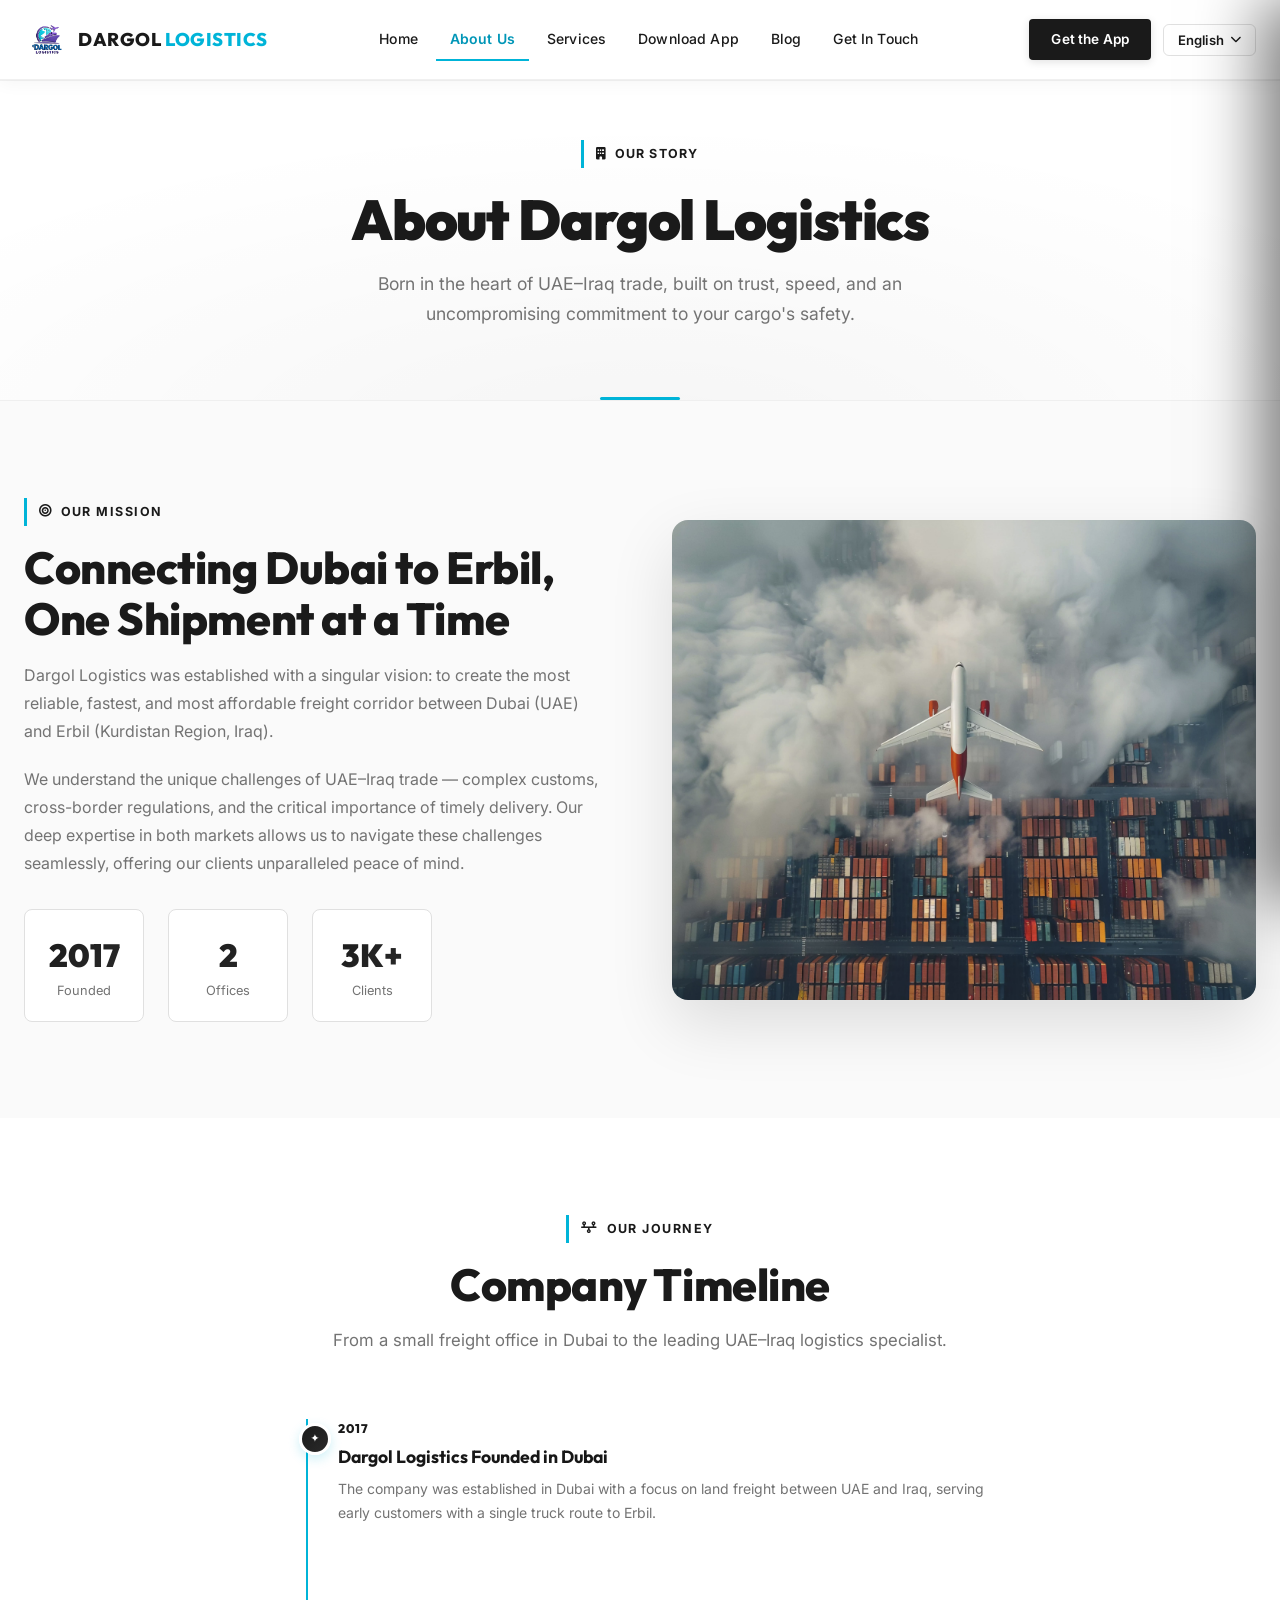
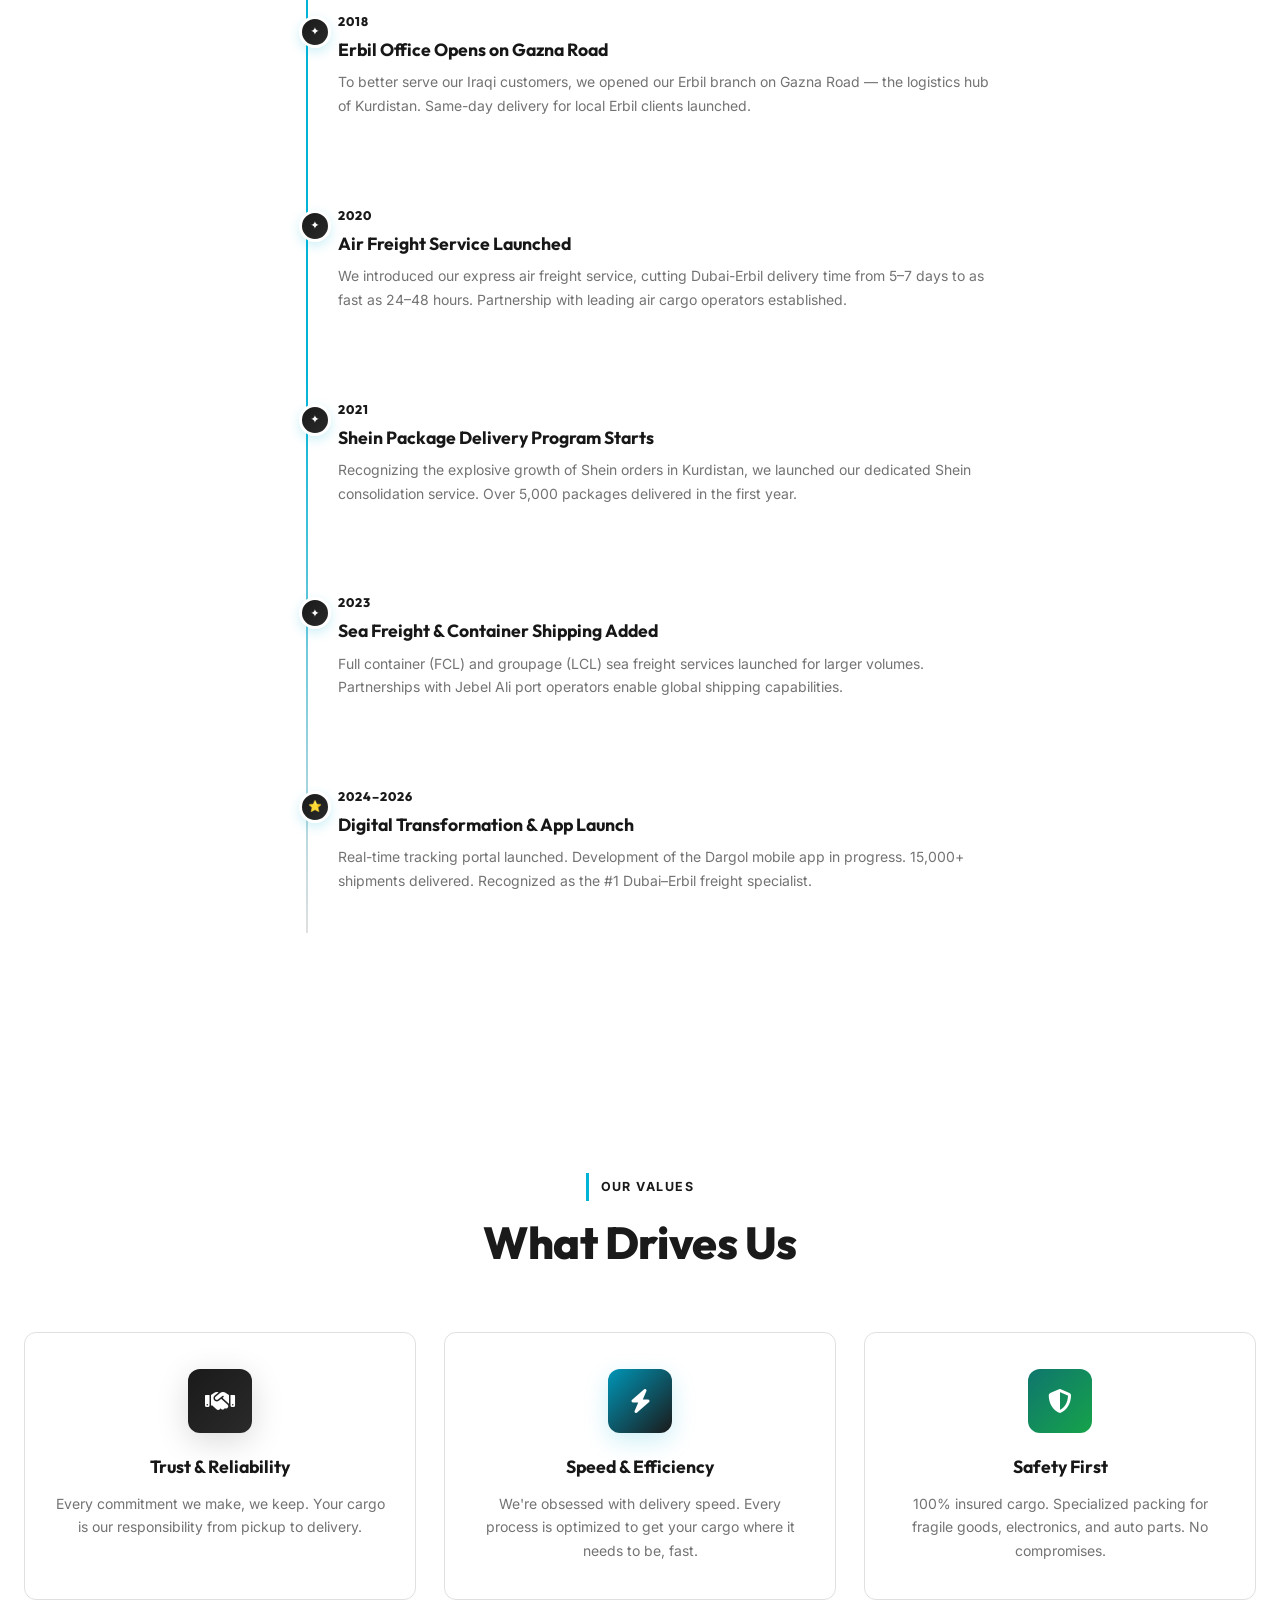
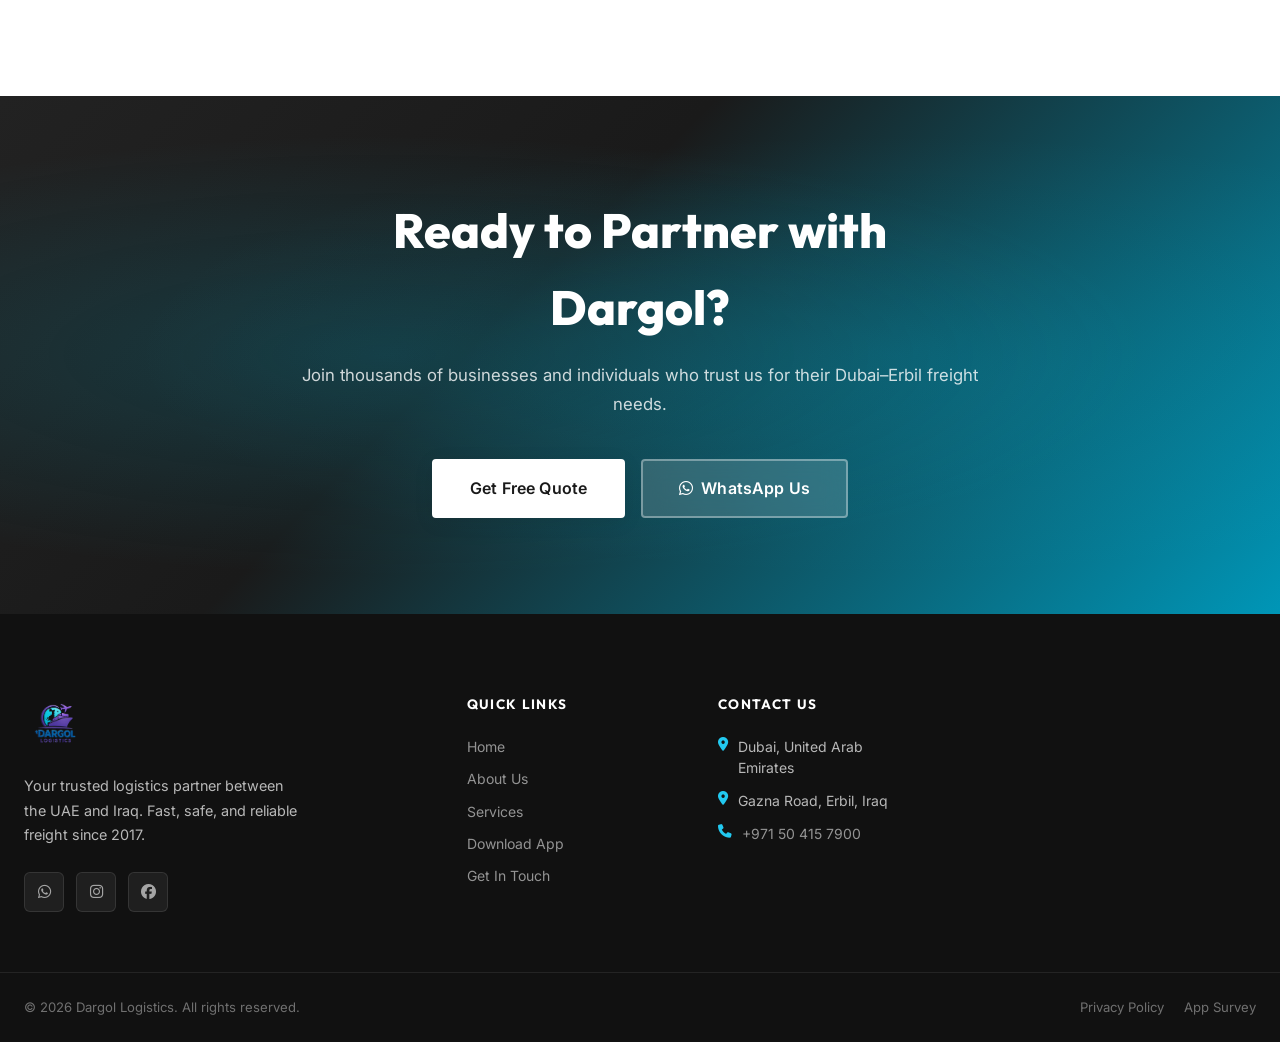
==== about.html @ cd977b60 "Polish folder structure, apply strict black/white/cyan theme, update translations" ====
﻿<!DOCTYPE html>

<html dir="ltr" lang="en">
<head>
<meta charset="utf-8"/>
<meta content="width=device-width, initial-scale=1.0" name="viewport"/>
<title>About Dargol Logistics – Our Story &amp; Team</title>
<meta content="Learn about Dargol Logistics – our founding, growth, the team driving Dubai-Erbil freight excellence, and our vision for the future." name="description"/>
<link href="dargollogistics.PNG" rel="icon" type="image/png"/>
<link href="https://fonts.googleapis.com" rel="preconnect"/>
<link crossorigin="" href="https://fonts.gstatic.com" rel="preconnect"/>
<link href="https://fonts.googleapis.com/css2?family=Inter:wght@300;400;500;600;700;800;900&amp;family=Outfit:wght@300;400;600;700;800;900&amp;display=swap" rel="stylesheet"/>
<link href="https://cdnjs.cloudflare.com/ajax/libs/font-awesome/6.5.0/css/all.min.css" rel="stylesheet">
<link href="css/style.css" rel="stylesheet">
</link></link></head>
<body class="page-about" data-lang="en">
<div class="side-overlay" id="sideOverlay" onclick="closeSideMenu()"></div>
<aside class="side-menu" id="sideMenu">
<div class="side-menu__header">
<img alt="Dargol Logistics" class="side-menu__logo" src="images/dargollogistics.PNG"/>
<button class="side-menu__close" onclick="closeSideMenu()"><i class="fa-solid fa-xmark"></i></button>
</div>
<nav class="side-menu__nav">
<a class="side-nav-link" data-i18n="nav_home" href="index.html"><i class="fa-solid fa-house"></i><span>Home</span></a>
<a class="side-nav-link active" data-i18n="nav_about" href="about.html"><i class="fa-solid fa-building"></i><span>About Us</span></a>
<a class="side-nav-link" data-i18n="nav_services" href="services.html"><i class="fa-solid fa-truck-fast"></i><span>Services</span></a>
<a class="side-nav-link" data-i18n="nav_download" href="download.html"><i class="fa-solid fa-mobile-screen"></i><span>Download App</span></a>
<a class="side-nav-link" data-i18n="nav_blog" href="blog.html"><i class="fa-solid fa-newspaper"></i><span>Blog</span></a>
<a class="side-nav-link" data-i18n="nav_contact" href="contact.html"><i class="fa-solid fa-envelope"></i><span>Get In Touch</span></a>
<a class="side-nav-link" data-i18n="nav_survey" href="survey.html"><i class="fa-solid fa-clipboard-list"></i><span>App Survey</span></a>
<a class="side-nav-link" data-i18n="nav_privacy" href="privacy.html"><i class="fa-solid fa-shield-halved"></i><span>Privacy Policy</span></a>
</nav>
<div class="side-menu__contacts">
<a class="wa-link" href="https://wa.me/971504157900" target="_blank"><i class="fa-brands fa-whatsapp"></i> +971 50 415 7900</a>
<a class="wa-link" href="https://wa.me/9647513077900" target="_blank"><i class="fa-brands fa-whatsapp"></i> +964 751 307 7900</a>
</div>
    <!-- Language Switcher — bottom of side menu, text-only -->
    <div class="lang-switcher" id="sideLangSwitcher">
      <p class="lang-switcher__label" data-i18n="change_language">Language</p>
      <div class="lang-switcher__buttons">
        <button class="lang-btn active" data-lang="en" onclick="switchLang('en')">English</button>
        <button class="lang-btn" data-lang="ku" onclick="switchLang('ku')">کوردی</button>
        <button class="lang-btn" data-lang="ar" onclick="switchLang('ar')">العربية</button>
      </div>
    </div>
</aside>
<header class="navbar" id="mainNavbar">
<div class="navbar__inner container">
<a class="navbar__brand" href="index.html">
<img alt="Dargol Logistics" class="navbar__logo" src="images/dargollogistics.PNG"/>
<span class="navbar__name">DARGOL <span>LOGISTICS</span></span>
</a>
<nav class="navbar__links">
<a class="nav-link" data-i18n="nav_home" href="index.html">Home</a>
<a class="nav-link active" data-i18n="nav_about" href="about.html">About</a>
<a class="nav-link" data-i18n="nav_services" href="services.html">Services</a>
<a class="nav-link" data-i18n="nav_download" href="download.html">Download App</a>
<a class="nav-link" data-i18n="nav_blog" href="blog.html">Blog</a>
<a class="nav-link" data-i18n="nav_contact" href="contact.html">Contact</a>
</nav>
<div class="navbar__actions">
<a class="btn btn--primary btn--sm" data-i18n="nav_get_app" href="download.html"><i class="fa-solid fa-mobile-screen"></i> Get the App</a>
        <div class="lang-dropdown" id="langDropdown">
          <button class="lang-dropdown__toggle" id="langDropdownToggle" onclick="toggleLangDropdown()" aria-label="Change language">
            <span id="langDropdownLabel">English</span>
            <i class="fa-solid fa-chevron-down"></i>
          </button>
          <div class="lang-dropdown__menu" id="langDropdownMenu">
            <button class="lang-dropdown__item active" data-lang="en" onclick="switchLang('en');closeLangDropdown()">English</button>
            <button class="lang-dropdown__item" data-lang="ku" onclick="switchLang('ku');closeLangDropdown()">کوردی</button>
            <button class="lang-dropdown__item" data-lang="ar" onclick="switchLang('ar');closeLangDropdown()">العربية</button>
          </div>
        </div>
<button class="hamburger" onclick="openSideMenu()"><span></span><span></span><span></span></button>
</div>
</div>
</header>
<!-- Page Hero -->
<section class="page-hero">
<div class="container page-hero__content">
<div class="page-hero__tag"><i class="fa-solid fa-building"></i> <span data-i18n="about_hero_tag">Our Story</span></div>
<h1 class="page-hero__title" data-i18n="about_hero_title">About Dargol Logistics</h1>
<p class="page-hero__subtitle" data-i18n="about_hero_subtitle">Born in the heart of UAE–Iraq trade, built on trust, speed, and an uncompromising commitment to your cargo's safety.</p>
</div>
</section>
<!-- Mission & Vision -->
<section class="section" style="background:var(--off-white);">
<div class="container">
<div style="display:grid; grid-template-columns:1fr 1fr; gap:64px; align-items:center;">
<div>
<div class="section-tag"><i class="fa-solid fa-bullseye"></i> <span data-i18n="mission_tag">Our Mission</span></div>
<h2 class="section-title" style="text-align:left;" data-i18n="mission_title">Connecting Dubai to Erbil, One Shipment at a Time</h2>
<p style="color:var(--gray-500); line-height:1.75; margin-bottom:20px;" data-i18n="mission_p1">
            Dargol Logistics was established with a singular vision: to create the most reliable, fastest, and most affordable freight corridor between Dubai (UAE) and Erbil (Kurdistan Region, Iraq).
          </p>
<p style="color:var(--gray-500); line-height:1.75; margin-bottom:32px;" data-i18n="mission_p2">
            We understand the unique challenges of UAE–Iraq trade — complex customs, cross-border regulations, and the critical importance of timely delivery. Our deep expertise in both markets allows us to navigate these challenges seamlessly, offering our clients unparalleled peace of mind.
          </p>
<div style="display:flex; gap:24px; flex-wrap:wrap;">
<div style="text-align:center; padding:20px; background:var(--white); border-radius:var(--radius-lg); border:1px solid var(--gray-200); min-width:120px;">
<div style="font-family:var(--font-display); font-size:2rem; font-weight:900; background:var(--gradient-primary); -webkit-background-clip:text; -webkit-text-fill-color:transparent;">2017</div>
<div style="font-size:0.8rem; color:var(--gray-500);" data-i18n="stat_founded">Founded</div>
</div>
<div style="text-align:center; padding:20px; background:var(--white); border-radius:var(--radius-lg); border:1px solid var(--gray-200); min-width:120px;">
<div style="font-family:var(--font-display); font-size:2rem; font-weight:900; background:var(--gradient-primary); -webkit-background-clip:text; -webkit-text-fill-color:transparent;">2</div>
<div style="font-size:0.8rem; color:var(--gray-500);" data-i18n="stat_offices">Offices</div>
</div>
<div style="text-align:center; padding:20px; background:var(--white); border-radius:var(--radius-lg); border:1px solid var(--gray-200); min-width:120px;">
<div style="font-family:var(--font-display); font-size:2rem; font-weight:900; background:var(--gradient-primary); -webkit-background-clip:text; -webkit-text-fill-color:transparent;">3K+</div>
<div style="font-size:0.8rem; color:var(--gray-500);" data-i18n="stat_clients">Clients</div>
</div>
</div>
</div>
<div style="border-radius:var(--radius-2xl); overflow:hidden; box-shadow:var(--shadow-xl); height:480px;">
<img alt="Dargol Logistics Operations" src="images/transport-logistics-products.jpg" style="width:100%; height:100%; object-fit:cover;"/>
</div>
</div>
</div>
</section>
<!-- Timeline -->
<section class="section">
<div class="container">
<div class="section-header">
<div class="section-tag"><i class="fa-solid fa-timeline"></i> <span data-i18n="tl_tag">Our Journey</span></div>
<h2 class="section-title" data-i18n="tl_title">Company Timeline</h2>
<p class="section-subtitle" data-i18n="tl_subtitle">From a small freight office in Dubai to the leading UAE–Iraq logistics specialist.</p>
</div>
<div style="max-width:700px; margin-inline:auto;">
<div class="timeline">
<div class="timeline-item reveal">
<div class="timeline-item__dot">✦</div>
<div class="timeline-item__year">2017</div>
<div class="timeline-item__title" data-i18n="tl_1_title">Dargol Logistics Founded in Dubai</div>
<div class="timeline-item__desc" data-i18n="tl_1_desc">The company was established in Dubai with a focus on land freight between UAE and Iraq, serving early customers with a single truck route to Erbil.</div>
</div>
<div class="timeline-item reveal reveal--delay-1">
<div class="timeline-item__dot">✦</div>
<div class="timeline-item__year">2018</div>
<div class="timeline-item__title" data-i18n="tl_2_title">Erbil Office Opens on Gazna Road</div>
<div class="timeline-item__desc" data-i18n="tl_2_desc">To better serve our Iraqi customers, we opened our Erbil branch on Gazna Road — the logistics hub of Kurdistan. Same-day delivery for local Erbil clients launched.</div>
</div>
<div class="timeline-item reveal reveal--delay-2">
<div class="timeline-item__dot">✦</div>
<div class="timeline-item__year">2020</div>
<div class="timeline-item__title" data-i18n="tl_3_title">Air Freight Service Launched</div>
<div class="timeline-item__desc" data-i18n="tl_3_desc">We introduced our express air freight service, cutting Dubai-Erbil delivery time from 5–7 days to as fast as 24–48 hours. Partnership with leading air cargo operators established.</div>
</div>
<div class="timeline-item reveal reveal--delay-3">
<div class="timeline-item__dot">✦</div>
<div class="timeline-item__year">2021</div>
<div class="timeline-item__title" data-i18n="tl_4_title">Shein Package Delivery Program Starts</div>
<div class="timeline-item__desc" data-i18n="tl_4_desc">Recognizing the explosive growth of Shein orders in Kurdistan, we launched our dedicated Shein consolidation service. Over 5,000 packages delivered in the first year.</div>
</div>
<div class="timeline-item reveal reveal--delay-4">
<div class="timeline-item__dot">✦</div>
<div class="timeline-item__year">2023</div>
<div class="timeline-item__title" data-i18n="tl_5_title">Sea Freight &amp; Container Shipping Added</div>
<div class="timeline-item__desc" data-i18n="tl_5_desc">Full container (FCL) and groupage (LCL) sea freight services launched for larger volumes. Partnerships with Jebel Ali port operators enable global shipping capabilities.</div>
</div>
<div class="timeline-item reveal reveal--delay-5">
<div class="timeline-item__dot">⭐</div>
<div class="timeline-item__year">2024–2026</div>
<div class="timeline-item__title" data-i18n="tl_6_title">Digital Transformation &amp; App Launch</div>
<div class="timeline-item__desc" data-i18n="tl_6_desc">Real-time tracking portal launched. Development of the Dargol mobile app in progress. 15,000+ shipments delivered. Recognized as the #1 Dubai–Erbil freight specialist.</div>
</div>
</div>
</div>
</div>
</section>
<!-- Values -->
<section class="section">
<div class="container">
<div class="section-header">
<div class="section-tag" data-i18n="val_tag">Our Values</div>
<h2 class="section-title" data-i18n="val_title">What Drives Us</h2>
</div>
<div style="display:grid; grid-template-columns:repeat(3,1fr); gap:28px;">
<div class="reveal" style="padding:36px 28px; border-radius:var(--radius-xl); border:1px solid var(--gray-200); text-align:center;">
<div style="width:64px; height:64px; border-radius:var(--radius-xl); background:var(--gradient-primary); display:flex; align-items:center; justify-content:center; font-size:1.5rem; color:var(--white); margin:0 auto 20px; box-shadow:var(--shadow-purple);">
<i class="fa-solid fa-handshake"></i>
</div>
<h3 style="font-family:var(--font-display); font-size:1.1rem; font-weight:700; color:var(--gray-900); margin-bottom:10px;" data-i18n="val_1_title">Trust &amp; Reliability</h3>
<p style="font-size:0.875rem; color:var(--gray-500); line-height:1.7;" data-i18n="val_1_desc">Every commitment we make, we keep. Your cargo is our responsibility from pickup to delivery.</p>
</div>
<div class="reveal reveal--delay-2" style="padding:36px 28px; border-radius:var(--radius-xl); border:1px solid var(--gray-200); text-align:center;">
<div style="width:64px; height:64px; border-radius:var(--radius-xl); background:linear-gradient(135deg, var(--cyan-600), var(--blue-500)); display:flex; align-items:center; justify-content:center; font-size:1.5rem; color:var(--white); margin:0 auto 20px; box-shadow:var(--shadow-cyan);">
<i class="fa-solid fa-bolt"></i>
</div>
<h3 style="font-family:var(--font-display); font-size:1.1rem; font-weight:700; color:var(--gray-900); margin-bottom:10px;" data-i18n="val_2_title">Speed &amp; Efficiency</h3>
<p style="font-size:0.875rem; color:var(--gray-500); line-height:1.7;" data-i18n="val_2_desc">We're obsessed with delivery speed. Every process is optimized to get your cargo where it needs to be, fast.</p>
</div>
<div class="reveal reveal--delay-4" style="padding:36px 28px; border-radius:var(--radius-xl); border:1px solid var(--gray-200); text-align:center;">
<div style="width:64px; height:64px; border-radius:var(--radius-xl); background:linear-gradient(135deg, #0f766e, #16a34a); display:flex; align-items:center; justify-content:center; font-size:1.5rem; color:var(--white); margin:0 auto 20px;">
<i class="fa-solid fa-shield-halved"></i>
</div>
<h3 style="font-family:var(--font-display); font-size:1.1rem; font-weight:700; color:var(--gray-900); margin-bottom:10px;" data-i18n="val_3_title">Safety First</h3>
<p style="font-size:0.875rem; color:var(--gray-500); line-height:1.7;" data-i18n="val_3_desc">100% insured cargo. Specialized packing for fragile goods, electronics, and auto parts. No compromises.</p>
</div>
</div>
</div>
</section>
<!-- CTA -->
<section class="cta-banner">
<div class="cta-banner__bg"></div>
<div class="container">
<div class="cta-banner__content">
<h2 data-i18n="cta_title2">Ready to Partner with Dargol?</h2>
<p data-i18n="cta_subtitle2">Join thousands of businesses and individuals who trust us for their Dubai–Erbil freight needs.</p>
<div class="cta-banner__actions">
<a class="btn btn--white btn--lg" href="contact.html" data-i18n="cta_btn1">Get Free Quote</a>
<a class="btn btn--glass-white btn--lg" href="https://wa.me/971504157900" target="_blank">
<i class="fa-brands fa-whatsapp"></i> <span data-i18n="cta_btn2">WhatsApp Us</span>
          </a>
</div>
</div>
</div>
</section>
<footer class="footer">
<div class="footer__main container">
<div class="footer__brand">
<img alt="Dargol Logistics" class="footer__logo" src="images/dargollogistics.PNG"/>
<p data-i18n="footer_about">Your trusted logistics partner between the UAE and Iraq. Fast, safe, and reliable freight since 2017.</p>
<div class="footer__socials">
<a href="https://wa.me/971504157900" target="_blank"><i class="fa-brands fa-whatsapp"></i></a>
<a href="https://www.instagram.com/dargollogistics?igsh=M21uc2piYWtsaDI0" target="_blank"><i class="fa-brands fa-instagram"></i></a>
<a href="https://www.facebook.com/share/1GXfdihBxV/?mibextid=wwXIfr" target="_blank"><i class="fa-brands fa-facebook"></i></a>
</div>
</div>
<div class="footer__links">
<h4 data-i18n="footer_quick">Quick Links</h4>
<ul>
<li><a data-i18n="nav_home" href="index.html">Home</a></li>
<li><a data-i18n="nav_about" href="about.html">About Us</a></li>
<li><a data-i18n="nav_services" href="services.html">Services</a></li>
<li><a data-i18n="nav_download" href="download.html">Download App</a></li>
<li><a data-i18n="nav_contact" href="contact.html">Contact</a></li>
</ul>
</div>
<div class="footer__contact">
<h4 data-i18n="footer_contact">Contact Us</h4>
<div class="footer__contact-item"><i class="fa-solid fa-location-dot"></i><span data-i18n="footer_addr1">Dubai, UAE</span></div>
<div class="footer__contact-item"><i class="fa-solid fa-location-dot"></i><span data-i18n="footer_addr2">Gazna Road, Erbil, Iraq</span></div>
<a class="footer__contact-item footer__contact-item--link" href="tel:+971504157900"><i class="fa-solid fa-phone"></i><span>+971 50 415 7900</span></a>
</div>
</div>
<div class="footer__bottom">
<div class="container">
<p>© 2026 Dargol Logistics. All rights reserved.</p>
<div class="footer__bottom-links"><a href="privacy.html">Privacy Policy</a><a href="survey.html">App Survey</a></div>
</div>
</div>
</footer>
<button class="back-to-top" id="backToTop" onclick="scrollToTop()"><i class="fa-solid fa-chevron-up"></i></button>
<script src="js/i18n.js"></script>
<script src="js/main.js"></script>
</body>
</html>
---- css/style.css ----
﻿/* ═══════════════════════════════════════════════════════════════
   DARGOL LOGISTICS — MASTER STYLESHEET
   Premium Palette: Charcoal #1A1A1A · Cyan Accent #00B4D8 · White #FFFFFF
   ═══════════════════════════════════════════════════════════════ */

/* ──────────────────────────── CSS CUSTOM PROPERTIES ──────────────────────────── */
:root {
  /* ══ PRIMARY — Charcoal Black (replaces all purple) ══ */
  --indigo-950: #111111;
  --indigo-900: #1a1a1a;   /* deep dark */
  --indigo-800: #222222;
  --indigo-700: #1a1a1a;   /* ★ BRAND PRIMARY — charcoal */
  --indigo-600: #2a2a2a;
  --indigo-500: #333333;
  --indigo-400: #555555;
  --indigo-200: #e0e0e0;
  --indigo-100: #f5f5f5;
  --indigo-50:  #fafafa;

  /* ══ ACCENT — Vibrant Cyan (unchanged) ══ */
  --cyan-700:   #007a9a;
  --cyan-600:   #0096b7;
  --cyan-500:   #00b4d8;   /* ★ BRAND ACCENT     */
  --cyan-400:   #22c9f0;
  --cyan-300:   #67dff7;
  --cyan-100:   #e0f8ff;

  /* ══ LEGACY ALIASES — all remapped to black/charcoal ══ */
  --purple-900: #111111;
  --purple-800: #1a1a1a;
  --purple-700: #222222;
  --purple-600: #1a1a1a;   /* brand charcoal */
  --purple-500: #00b4d8;   /* cyan accent — kept */
  --purple-400: #22c9f0;
  --purple-300: #67dff7;
  --purple-100: #f5f5f5;

  --blue-900:   #111111;
  --blue-700:   #1a1a1a;
  --blue-600:   #222222;
  --blue-500:   #1a1a1a;
  --blue-400:   #333333;
  --blue-300:   #555555;
  --navy:       #1a1a1a;
  --navy-dark:  #111111;
  --navy-900:   #1a1a1a;
  --navy-800:   #222222;
  --navy-700:   #1a1a1a;
  --navy-600:   #2a2a2a;

  --gold-500:   #00b4d8;   /* cyan */
  --gold-400:   #22c9f0;

  /* ══ NEUTRALS — warm white spectrum ══ */
  --white:      #ffffff;
  --off-white:  #fafafa;
  --gray-50:    #f5f5f7;
  --gray-100:   #efefef;
  --gray-200:   #e0e0e0;
  --gray-300:   #c8c8c8;
  --gray-400:   #a0a0a0;
  --gray-500:   #737373;
  --gray-600:   #525252;
  --gray-700:   #404040;
  --gray-800:   #262626;
  --gray-900:   #171717;

  /* ══ GRADIENTS ══ */
  /* Hero: near-black overlay on photo — authoritative & readable */
  --gradient-hero:    linear-gradient(160deg,
                        rgba(10,10,10,0.94) 0%,
                        rgba(15,15,15,0.88) 45%,
                        rgba(26,26,26,0.78) 100%);
  /* Primary button: solid charcoal */
  --gradient-primary: linear-gradient(135deg, #1a1a1a 0%, #2a2a2a 100%);
  --gradient-card:    linear-gradient(135deg, rgba(0,0,0,0.03) 0%, rgba(0,180,216,0.03) 100%);

  /* ══ SHADOWS — light & elegant on white ══ */
  --shadow-sm:     0 1px 4px rgba(0,0,0,0.06);
  --shadow-md:     0 4px 20px rgba(0,0,0,0.08);
  --shadow-lg:     0 12px 40px rgba(0,0,0,0.10);
  --shadow-xl:     0 24px 64px rgba(0,0,0,0.12);
  --shadow-purple: 0 8px 32px rgba(0,0,0,0.15);
  --shadow-cyan:   0 8px 24px rgba(0,180,216,0.20);
  --shadow-indigo: 0 8px 32px rgba(0,0,0,0.18);

  /* ══ BORDER RADIUS — sharp & corporate ══ */
  --radius-sm:   4px;
  --radius-md:   6px;
  --radius-lg:   8px;
  --radius-xl:   12px;
  --radius-2xl:  16px;
  --radius-full: 9999px;

  /* ══ TRANSITIONS ══ */
  --transition:      0.25s cubic-bezier(0.4, 0, 0.2, 1);
  --transition-fast: 0.15s cubic-bezier(0.4, 0, 0.2, 1);
  --transition-slow: 0.4s cubic-bezier(0.4, 0, 0.2, 1);

  /* ══ TYPOGRAPHY ══ */
  --font-sans:    'Inter', system-ui, -apple-system, sans-serif;
  --font-display: 'Outfit', 'Inter', system-ui, sans-serif;

  /* ══ SPACING ══ */
  --navbar-h:   80px;
  --section-py: 96px;
}

/* ══════════════════════════════════════════════════════
   VESTERBRO FONT — Arabic & Kurdish (RTL) Typography
   Files: fonts/TRYVesterbro-*.ttf
   ══════════════════════════════════════════════════════ */
@font-face {
  font-family: 'Vesterbro';
  src: url('../fonts/TRYVesterbro-Light.ttf') format('truetype');
  font-weight: 300;
  font-style: normal;
  font-display: swap;
}
@font-face {
  font-family: 'Vesterbro';
  src: url('../fonts/TRYVesterbro-Regular.ttf') format('truetype');
  font-weight: 400;
  font-style: normal;
  font-display: swap;
}
@font-face {
  font-family: 'Vesterbro';
  src: url('../fonts/TRYVesterbro-Medium.ttf') format('truetype');
  font-weight: 500;
  font-style: normal;
  font-display: swap;
}
@font-face {
  font-family: 'Vesterbro';
  src: url('../fonts/TRYVesterbro-Bold.ttf') format('truetype');
  font-weight: 700;
  font-style: normal;
  font-display: swap;
}
@font-face {
  font-family: 'Vesterbro';
  src: url('../fonts/TRYVesterbro-ExtraBold.ttf') format('truetype');
  font-weight: 800;
  font-style: normal;
  font-display: swap;
}
@font-face {
  font-family: 'Vesterbro';
  src: url('../fonts/TRYVesterbro-Poster.ttf') format('truetype');
  font-weight: 900;
  font-style: normal;
  font-display: swap;
}

/* ──────────────────────────── RESET & BASE ──────────────────────────── */
*, *::before, *::after { box-sizing: border-box; margin: 0; padding: 0; }

html {
  font-size: 16px;
  scroll-behavior: smooth;
  -webkit-text-size-adjust: 100%;
}

body {
  font-family: var(--font-sans);
  color: var(--gray-800);
  background: var(--white);
  line-height: 1.6;
  overflow-x: hidden;
}

/* RTL support */
body[dir="rtl"] { font-family: 'Inter', 'Tahoma', 'Arial Unicode MS', sans-serif; }

img { max-width: 100%; display: block; }
a { color: inherit; text-decoration: none; }
ul, ol { list-style: none; }
button { cursor: pointer; font-family: inherit; border: none; background: none; }
input, textarea, select { font-family: inherit; }

/* ──────────────────────────── CONTAINER & UTILITIES ──────────────────────────── */
.container {
  width: 100%;
  max-width: 1280px;
  margin-inline: auto;
  padding-inline: 24px;
}

.section { padding-block: var(--section-py); }

.section-header {
  text-align: center;
  max-width: 640px;
  margin-inline: auto;
  margin-bottom: 64px;
}

.section-tag {
  display: inline-flex;
  align-items: center;
  gap: 8px;
  background: transparent;
  border: none;
  border-left: 3px solid var(--cyan-500);
  color: var(--indigo-700);
  font-size: 0.78rem;
  font-weight: 700;
  letter-spacing: 0.12em;
  text-transform: uppercase;
  padding: 4px 0 4px 12px;
  border-radius: 0;
  margin-bottom: 16px;
}

.section-title {
  font-family: var(--font-display);
  font-size: clamp(1.8rem, 4vw, 2.8rem);
  font-weight: 800;
  line-height: 1.15;
  color: var(--indigo-700);
  margin-bottom: 16px;
  letter-spacing: -0.01em;
}

.section-subtitle {
  font-size: 1.05rem;
  color: var(--gray-500);
  line-height: 1.7;
}

/* ──────────────────────────── BUTTONS ──────────────────────────── */
.btn {
  display: inline-flex;
  align-items: center;
  gap: 8px;
  padding: 12px 28px;
  border-radius: var(--radius-sm);   /* sharp — 4px */
  font-weight: 600;
  font-size: 0.9rem;
  letter-spacing: 0.01em;
  transition: var(--transition);
  position: relative;
  cursor: pointer;
  white-space: nowrap;
  border: 2px solid transparent;
}

.btn--primary {
  background: var(--indigo-700);
  color: var(--white);
  border-color: var(--indigo-700);
  box-shadow: 0 2px 8px rgba(0,0,0,0.12);
}
.btn--primary:hover {
  background: var(--indigo-800);
  border-color: var(--indigo-800);
  transform: translateY(-1px);
  box-shadow: 0 6px 20px rgba(26,26,26,0.15);
}

.btn--outline {
  background: transparent;
  color: var(--indigo-700);
  border-color: var(--indigo-700);
}
.btn--outline:hover {
  background: var(--indigo-700);
  color: var(--white);
}

.btn--glass {
  background: rgba(255,255,255,0.12);
  backdrop-filter: blur(12px);
  -webkit-backdrop-filter: blur(12px);
  border: 2px solid rgba(255,255,255,0.30);
  color: var(--white);
}
.btn--glass:hover {
  background: rgba(255,255,255,0.20);
  transform: translateY(-1px);
}

.btn--white {
  background: var(--white);
  color: var(--indigo-700);
  border-color: var(--white);
  box-shadow: var(--shadow-md);
}
.btn--white:hover {
  background: var(--indigo-50);
  transform: translateY(-1px);
  box-shadow: var(--shadow-lg);
}

.btn--glass-white {
  background: rgba(255,255,255,0.15);
  backdrop-filter: blur(12px);
  border: 2px solid rgba(255,255,255,0.35);
  color: var(--white);
}
.btn--glass-white:hover {
  background: rgba(255,255,255,0.25);
  transform: translateY(-1px);
}

.btn--sm { padding: 8px 20px; font-size: 0.85rem; }
.btn--lg { padding: 15px 36px; font-size: 1rem; }


/* ──────────────────────────── ANIMATIONS ──────────────────────────── */
@keyframes fadeInUp {
  from { opacity: 0; transform: translateY(30px); }
  to   { opacity: 1; transform: translateY(0); }
}

@keyframes fadeInLeft {
  from { opacity: 0; transform: translateX(-30px); }
  to   { opacity: 1; transform: translateX(0); }
}

@keyframes fadeInRight {
  from { opacity: 0; transform: translateX(30px); }
  to   { opacity: 1; transform: translateX(0); }
}

@keyframes float {
  0%, 100% { transform: translateY(0px); }
  50% { transform: translateY(-12px); }
}

@keyframes planefly {
  0% { transform: translateX(-20px); opacity: 0.6; }
  100% { transform: translateX(20px); opacity: 1; }
}

@keyframes pulse-ring {
  0% { transform: scale(0.8); opacity: 0.9; }
  100% { transform: scale(1.4); opacity: 0; }
}

@keyframes shimmer {
  0% { background-position: -200% 0; }
  100% { background-position: 200% 0; }
}

@keyframes scrollBounce {
  0%, 100% { transform: translateX(-50%) translateY(0); }
  50% { transform: translateX(-50%) translateY(8px); }
}

.animate-fadeInUp {
  animation: fadeInUp 0.7s cubic-bezier(0.4,0,0.2,1) both;
  animation-delay: var(--delay, 0s);
}

/* ──────────────────────────── SIDE OVERLAY ──────────────────────────── */
.side-overlay {
  position: fixed;
  inset: 0;
  background: rgba(15, 23, 42, 0.65);
  backdrop-filter: blur(4px);
  -webkit-backdrop-filter: blur(4px);
  z-index: 998;
  opacity: 0;
  pointer-events: none;
  transition: opacity var(--transition-slow);
}
.side-overlay.is-active {
  opacity: 1;
  pointer-events: all;
}

/* ──────────────────────────── SIDE MENU ──────────────────────────── */
.side-menu {
  position: fixed;
  top: 0;
  right: -400px;
  width: min(400px, 92vw);
  height: 100dvh;
  background: linear-gradient(160deg, var(--navy-dark) 0%, #1a0b3b 50%, #0c2a4a 100%);
  z-index: 999;
  transition: right var(--transition-slow);
  display: flex;
  flex-direction: column;
  overflow-y: auto;
  box-shadow: -20px 0 60px rgba(0,0,0,0.5);
}

body[dir="rtl"] .side-menu {
  right: auto;
  left: -400px;
  transition: left var(--transition-slow);
}
body[dir="rtl"] .side-menu.is-open { left: 0; }

.side-menu.is-open { right: 0; }

.side-menu__header {
  display: flex;
  align-items: center;
  justify-content: space-between;
  padding: 24px 24px 20px;
  border-bottom: 1px solid rgba(255,255,255,0.08);
}

.side-menu__logo {
  height: 52px;
  width: auto;
  filter: brightness(1.1);
}

.side-menu__close {
  width: 40px;
  height: 40px;
  display: flex;
  align-items: center;
  justify-content: center;
  border-radius: var(--radius-full);
  background: rgba(255,255,255,0.08);
  color: var(--white);
  font-size: 1.2rem;
  transition: var(--transition);
  border: 1px solid rgba(255,255,255,0.12);
}
.side-menu__close:hover {
  background: rgba(0,180,216,0.20);
  border-color: rgba(200,151,42,0.50);
  transform: rotate(90deg);
}

/* ──────── LANGUAGE SWITCHER ──────── */
/* ────────────────────────────────────────────
   DESKTOP NAVBAR — Language Dropdown
   ──────────────────────────────────────────── */
.lang-dropdown {
  position: relative;
}

.lang-dropdown__toggle {
  display: flex;
  align-items: center;
  gap: 6px;
  padding: 7px 14px;
  border: 1.5px solid rgba(0,0,0,0.12);
  border-radius: var(--radius-md);
  background: transparent;
  font-size: 0.82rem;
  font-weight: 600;
  color: #1a1a1a;
  cursor: pointer;
  transition: var(--transition);
  white-space: nowrap;
  letter-spacing: 0.01em;
}
.lang-dropdown__toggle:hover {
  border-color: var(--cyan-500);
  color: var(--cyan-600);
  background: rgba(0,180,216,0.04);
}
.lang-dropdown__toggle i {
  font-size: 0.7rem;
  transition: transform 0.2s ease;
}
.lang-dropdown.open .lang-dropdown__toggle i { transform: rotate(180deg); }

.lang-dropdown__menu {
  position: absolute;
  top: calc(100% + 8px);
  right: 0;
  min-width: 180px;
  background: var(--white);
  border: 1px solid rgba(0,0,0,0.08);
  border-radius: var(--radius-md);
  box-shadow: 0 8px 32px rgba(0,0,0,0.12), 0 2px 8px rgba(0,0,0,0.07);
  overflow: visible;
  z-index: 9999;
  opacity: 0;
  transform: translateY(-6px);
  pointer-events: none;
  transition: opacity 0.18s ease, transform 0.18s ease;
}
.lang-dropdown.open .lang-dropdown__menu {
  opacity: 1;
  transform: translateY(0);
  pointer-events: all;
}

.lang-dropdown__item {
  display: block;
  width: 100%;
  padding: 11px 18px;
  text-align: left;
  background: transparent;
  border: none;
  font-size: 0.875rem;
  font-weight: 500;
  color: #1a1a1a;
  cursor: pointer;
  transition: background 0.15s ease, color 0.15s ease;
  letter-spacing: 0.01em;
  white-space: nowrap;
}
.lang-dropdown__item:hover {
  background: rgba(0,180,216,0.06);
  color: var(--cyan-600);
}
.lang-dropdown__item.active {
  background: rgba(0,0,0,0.05);
  color: var(--indigo-700);
  font-weight: 700;
}
/* RTL: flip dropdown to open left-aligned so it doesn't clip off-screen */
[dir="rtl"] .lang-dropdown__menu { right: auto; left: 0; }
[dir="rtl"] .lang-dropdown__item { text-align: right; }

/* ────────────────────────────────────────────
   SIDE MENU — Language Switcher (bottom, text-only)
   ──────────────────────────────────────────── */
.lang-switcher {
  padding: 20px 20px;
  border-top: 1px solid rgba(255,255,255,0.10);
  margin-top: auto;
}

.lang-switcher__label {
  font-size: 0.68rem;
  font-weight: 700;
  letter-spacing: 0.12em;
  text-transform: uppercase;
  color: rgba(255,255,255,0.40);
  margin-bottom: 12px;
  padding-left: 2px;
}

.lang-switcher__buttons {
  display: flex;
  gap: 6px;
}

.lang-btn {
  flex: 1;
  display: flex;
  align-items: center;
  justify-content: center;
  padding: 9px 8px;
  border-radius: var(--radius-md);
  font-size: 0.82rem;
  font-weight: 600;
  color: rgba(255,255,255,0.55);
  background: rgba(255,255,255,0.05);
  border: 1px solid rgba(255,255,255,0.08);
  transition: var(--transition);
  cursor: pointer;
  letter-spacing: 0.01em;
}

.lang-btn:hover {
  color: var(--white);
  background: rgba(255,255,255,0.10);
  border-color: rgba(255,255,255,0.18);
}

.lang-btn.active {
  background: rgba(0,0,0,0.25);
  color: var(--white);
  border-color: rgba(0,180,216,0.35);
  box-shadow: 0 0 0 1px rgba(0,180,216,0.20) inset;
}

/* ──────── SIDE NAV ──────── */
.side-menu__nav {
  display: flex;
  flex-direction: column;
  padding: 8px 16px;
  flex: 1;
}

.side-nav-link {
  display: flex;
  align-items: center;
  gap: 14px;
  padding: 14px 16px;
  border-radius: var(--radius-md);
  font-size: 0.95rem;
  font-weight: 500;
  color: rgba(255,255,255,0.7);
  transition: var(--transition);
  position: relative;
  margin-bottom: 2px;
}

.side-nav-link i {
  width: 20px;
  font-size: 1rem;
  color: var(--cyan-400);
  transition: var(--transition);
}

.side-nav-link:hover,
.side-nav-link.active {
  color: var(--white);
  background: rgba(255,255,255,0.07);
}

.side-nav-link.active {
  background: linear-gradient(135deg, rgba(0,0,0,0.08), rgba(0,180,216,0.08));
  border: 1px solid rgba(0,0,0,0.06);
}

.side-nav-link.active i { color: var(--purple-400); }

.side-nav-link::after {
  content: '›';
  position: absolute;
  right: 16px;
  font-size: 1.2rem;
  opacity: 0;
  transition: var(--transition);
}
body[dir="rtl"] .side-nav-link::after { right: auto; left: 16px; content: '‹'; }

.side-nav-link:hover::after { opacity: 0.5; transform: translateX(4px); }

/* ──────── SIDE CONTACTS ──────── */
.side-menu__contacts {
  padding: 20px 24px;
  border-top: 1px solid rgba(255,255,255,0.08);
  display: flex;
  flex-direction: column;
  gap: 12px;
}

.wa-link {
  display: flex;
  align-items: center;
  gap: 10px;
  padding: 12px 16px;
  background: rgba(37,211,102,0.12);
  border: 1px solid rgba(37,211,102,0.25);
  border-radius: var(--radius-md);
  color: #25d366;
  font-weight: 600;
  font-size: 0.88rem;
  transition: var(--transition);
}
.wa-link:hover {
  background: rgba(37,211,102,0.22);
  transform: translateY(-1px);
}
.wa-link i { font-size: 1.1rem; }

/* ──────────────────────────── NAVBAR ──────────────────────────── */
.navbar {
  position: fixed;
  top: 0;
  left: 0;
  right: 0;
  height: var(--navbar-h);
  z-index: 900;
  background: rgba(255,255,255,0.98);
  border-bottom: 1px solid rgba(0,0,0,0.06);
  box-shadow: 0 1px 0 rgba(0,0,0,0.05), 0 4px 16px rgba(0,0,0,0.04);
  transition: background var(--transition), box-shadow var(--transition), height var(--transition);
  overflow: visible;
}

.navbar.scrolled {
  background: rgba(255,255,255,0.99);
  backdrop-filter: blur(20px);
  -webkit-backdrop-filter: blur(20px);
  box-shadow: 0 1px 0 rgba(0,0,0,0.08), 0 4px 20px rgba(0,0,0,0.06);
  height: 68px;
}

.navbar__inner {
  height: 100%;
  display: flex;
  align-items: center;
  justify-content: space-between;
  gap: 24px;
}

.navbar__brand {
  display: flex;
  align-items: center;
  gap: 10px;
  flex-shrink: 0;
}

.navbar__logo {
  height: 44px;
  width: auto;
  transition: var(--transition);
  /* Clean — logo on white background, no filter needed */
  filter: none;
}
.navbar.scrolled .navbar__logo {
  height: 36px;
  filter: none;
}

.navbar__name {
  font-family: var(--font-display);
  font-weight: 800;
  font-size: 1.15rem;
  color: var(--indigo-700);
  letter-spacing: 0.03em;
}
.navbar__name span { color: var(--cyan-500); }

.navbar__links {
  display: flex;
  align-items: center;
  gap: 4px;
}

.nav-link {
  padding: 8px 14px;
  border-radius: 0;
  font-size: 0.875rem;
  font-weight: 500;
  color: #1a1a1a;
  transition: var(--transition);
  position: relative;
  letter-spacing: 0.01em;
}

.nav-link::after {
  content: '';
  position: absolute;
  bottom: -2px;
  left: 0;
  right: 0;
  width: 0;
  height: 2px;
  background: var(--cyan-500);
  transition: var(--transition);
}

.nav-link:hover { color: var(--cyan-600); }
.nav-link:hover::after,
.nav-link.active::after { width: 100%; }
.nav-link.active { color: var(--cyan-600); font-weight: 600; }

.navbar__actions {
  display: flex;
  align-items: center;
  gap: 12px;
}

.hamburger {
  display: none;
  flex-direction: column;
  gap: 5px;
  padding: 8px;
  border-radius: var(--radius-sm);
  background: transparent;
  border: 1px solid var(--gray-200);
  transition: var(--transition);
}
.hamburger:hover { background: var(--indigo-50); border-color: var(--indigo-200); }
.hamburger span {
  display: block;
  width: 22px;
  height: 2px;
  background: var(--indigo-700);
  border-radius: 2px;
  transition: var(--transition);
}

/* ──────────────────────────── HERO SECTION ──────────────────────────── */
.hero {
  min-height: 100dvh;
  position: relative;
  display: flex;
  align-items: center;
  padding-top: var(--navbar-h);
  overflow: hidden;
}

.hero__bg {
  position: absolute;
  inset: 0;
  z-index: 0;
}

.hero__img {
  width: 100%;
  height: 100%;
  object-fit: cover;
  object-position: center 40%;
}

.hero__overlay {
  position: absolute;
  inset: 0;
  background: var(--gradient-hero);
}

.hero__particles {
  position: absolute;
  inset: 0;
  z-index: 1;
  overflow: hidden;
}

.particle {
  position: absolute;
  border-radius: 50%;
  pointer-events: none;
  animation: float linear infinite;
}

.hero__content {
  position: relative;
  z-index: 2;
  max-width: 760px;
  padding-block: 80px 120px;
}

.hero__badge {
  display: inline-flex;
  align-items: center;
  gap: 8px;
  background: rgba(0,180,216,0.08);
  border: 1px solid rgba(0,180,216,0.18);
  color: var(--cyan-300);
  font-size: 0.82rem;
  font-weight: 600;
  padding: 6px 16px;
  border-radius: var(--radius-full);
  margin-bottom: 24px;
  letter-spacing: 0.05em;
}
.hero__badge i { color: var(--cyan-400); }

.hero__title {
  font-family: var(--font-display);
  font-size: clamp(3rem, 7vw, 5.5rem);
  font-weight: 900;
  line-height: 1.05;
  color: var(--white);
  margin-bottom: 24px;
}

.hero__gradient-text {
  /* Clean cyan accent on the hero dark background */
  color: var(--cyan-400);
  -webkit-text-fill-color: var(--cyan-400);
}

.hero__subtitle {
  font-size: clamp(1rem, 2.5vw, 1.2rem);
  color: rgba(255,255,255,0.82);
  max-width: 580px;
  margin-bottom: 40px;
  line-height: 1.75;
}
.hero__subtitle strong { color: var(--cyan-300); font-weight: 700; }

.hero__ctas {
  display: flex;
  gap: 16px;
  flex-wrap: wrap;
  margin-bottom: 48px;
}

/* Route badge */
.route-badge {
  display: inline-flex;
  align-items: center;
  gap: 16px;
  background: rgba(255,255,255,0.08);
  backdrop-filter: blur(12px);
  border: 1px solid rgba(255,255,255,0.15);
  border-radius: var(--radius-xl);
  padding: 14px 24px;
}

.route-badge__city {
  display: flex;
  align-items: center;
  gap: 8px;
  color: var(--white);
  font-weight: 600;
  font-size: 0.9rem;
}
.route-badge__city i { color: var(--cyan-400); }

.route-badge__line {
  display: flex;
  align-items: center;
  gap: 4px;
  flex: 1;
  min-width: 100px;
}

.route-badge__dots {
  flex: 1;
  height: 1px;
  background: repeating-linear-gradient(90deg, rgba(255,255,255,0.5) 0px, rgba(255,255,255,0.5) 4px, transparent 4px, transparent 8px);
}

.route-badge__plane {
  color: var(--cyan-300);
  font-size: 1.1rem;
  animation: planefly 2s ease-in-out infinite alternate;
}

/* Scroll indicator */
.hero__scroll {
  position: absolute;
  bottom: 40px;
  left: 50%;
  transform: translateX(-50%);
  z-index: 2;
}

.scroll-indicator {
  width: 28px;
  height: 44px;
  border: 2px solid rgba(255,255,255,0.4);
  border-radius: var(--radius-full);
  position: relative;
  animation: scrollBounce 2s ease-in-out infinite;
}
.scroll-indicator::before {
  content: '';
  position: absolute;
  top: 6px;
  left: 50%;
  transform: translateX(-50%);
  width: 4px;
  height: 10px;
  background: rgba(255,255,255,0.7);
  border-radius: var(--radius-full);
  animation: scrollBounce 2s ease-in-out infinite;
}

/* ──────────────────────────── QUICK TRACK BAR ──────────────────────────── */
.track-bar {
  background: var(--white);
  box-shadow: 0 -4px 0 0 var(--purple-500), var(--shadow-xl);
  position: relative;
  z-index: 10;
  padding-block: 32px;
}

.track-bar__inner {
  display: flex;
  align-items: flex-end;
  gap: 16px;
  background: var(--gray-50);
  border: 1px solid var(--gray-200);
  border-radius: var(--radius-xl);
  padding: 24px 28px;
  position: relative;
  overflow: hidden;
}

.track-bar__inner::before {
  content: '';
  position: absolute;
  top: 0;
  left: 0;
  right: 0;
  height: 3px;
  background: var(--gradient-primary);
}

.track-bar__icon {
  width: 48px;
  height: 48px;
  border-radius: var(--radius-md);
  background: var(--gradient-primary);
  display: flex;
  align-items: center;
  justify-content: center;
  color: var(--white);
  font-size: 1.1rem;
  flex-shrink: 0;
}

.track-bar__field {
  flex: 1;
  display: flex;
  flex-direction: column;
  gap: 4px;
}

.track-bar__field label {
  font-size: 0.78rem;
  font-weight: 600;
  letter-spacing: 0.06em;
  text-transform: uppercase;
  color: var(--gray-500);
}

.track-bar__field input {
  border: none;
  background: none;
  font-size: 1.05rem;
  font-weight: 500;
  color: var(--gray-800);
  outline: none;
  padding: 4px 0;
}
.track-bar__field input::placeholder { color: var(--gray-300); }

/* ──────────────────────────── STATS ──────────────────────────── */
.stats-section {
  background: var(--gray-50);
  border-top: 1px solid var(--gray-100);
  border-bottom: 1px solid var(--gray-100);
  padding-block: 80px;
  position: relative;
  overflow: hidden;
}

.stats-section::before {
  content: '';
  position: absolute;
  inset: 0;
  background: radial-gradient(ellipse 60% 100% at 50% 100%, rgba(0,0,0,0.04), transparent);
}

.stats-grid {
  position: relative;
  display: grid;
  grid-template-columns: repeat(4, 1fr);
  gap: 32px;
  text-align: center;
}

.stat-card {
  display: flex;
  flex-direction: column;
  align-items: center;
  gap: 12px;
}

.stat-card__icon {
  width: 56px;
  height: 56px;
  border-radius: var(--radius-lg);
  background: var(--white);
  border: 1px solid var(--gray-200);
  box-shadow: var(--shadow-sm);
  display: flex;
  align-items: center;
  justify-content: center;
  font-size: 1.3rem;
  color: var(--indigo-700);
}

.stat-card__num {
  font-family: var(--font-display);
  font-size: clamp(2.2rem, 4vw, 3.2rem);
  font-weight: 900;
  color: var(--indigo-700);
  line-height: 1;
}

.stat-card__label {
  font-size: 0.88rem;
  font-weight: 500;
  color: var(--gray-500);
}

/* ──────────────────────────── SERVICES GRID ──────────────────────────── */
.services-section {
  background: var(--off-white);
}

.services-grid {
  display: grid;
  grid-template-columns: repeat(3, 1fr);
  gap: 24px;
}

.service-card {
  position: relative;
  background: var(--white);
  border: 1px solid var(--gray-200);
  border-radius: var(--radius-xl);
  padding: 36px 28px;
  transition: var(--transition);
  display: flex;
  flex-direction: column;
  gap: 14px;
  overflow: hidden;
}

.service-card::before {
  content: '';
  position: absolute;
  bottom: 0;
  left: 0;
  right: 0;
  height: 3px;
  background: var(--gradient-primary);
  transform: scaleX(0);
  transform-origin: left;
  transition: var(--transition);
}

.service-card:hover {
  border-color: rgba(26,26,26,0.15);
  box-shadow: var(--shadow-lg);
  transform: translateY(-4px);
}
.service-card:hover::before { transform: scaleX(1); }

.service-card--featured {
  border-color: rgba(0,0,0,0.08);
  background: linear-gradient(135deg, rgba(0,0,0,0.02) 0%, rgba(6,182,212,0.03) 100%);
  box-shadow: 0 4px 24px rgba(0,180,216,0.07);
}
.service-card--featured::before { transform: scaleX(1); }

.service-card__badge {
  position: absolute;
  top: 20px;
  right: 20px;
  background: var(--gradient-primary);
  color: var(--white);
  font-size: 0.72rem;
  font-weight: 700;
  letter-spacing: 0.06em;
  text-transform: uppercase;
  padding: 4px 10px;
  border-radius: var(--radius-full);
}

.service-card__icon {
  width: 64px;
  height: 64px;
  border-radius: var(--radius-lg);
  display: flex;
  align-items: center;
  justify-content: center;
  font-size: 1.5rem;
}

.service-card__icon--air   { background: rgba(0,0,0,0.06);  color: #1a1a1a; }
.service-card__icon--land  { background: linear-gradient(135deg, #1a1a1a 0%, #2a2a2a 100%); color: var(--white); box-shadow: 0 8px 24px rgba(0,0,0,0.18); }
.service-card__icon--sea   { background: rgba(0,180,216,0.10); color: var(--cyan-600); }
.service-card__icon--cargo { background: rgba(0,0,0,0.06);  color: #1a1a1a; }
.service-card__icon--shein { background: rgba(0,180,216,0.08); color: var(--cyan-600); }
.service-card__icon--auto  { background: rgba(0,0,0,0.06);  color: #1a1a1a; }

.service-card h3 {
  font-family: var(--font-display);
  font-size: 1.15rem;
  font-weight: 700;
  color: var(--gray-900);
}

.service-card p {
  font-size: 0.9rem;
  color: var(--gray-500);
  line-height: 1.65;
  flex: 1;
}

.service-card__link {
  display: inline-flex;
  align-items: center;
  gap: 6px;
  font-size: 0.875rem;
  font-weight: 600;
  color: var(--purple-500);
  transition: var(--transition);
}
.service-card:hover .service-card__link { gap: 10px; }

/* ──────────────────────────── WHY SECTION ──────────────────────────── */
.why-section {
  position: relative;
  overflow: hidden;
}

.why-section__bg {
  position: absolute;
  inset: 0;
  background: linear-gradient(135deg, var(--off-white) 60%, rgba(0,0,0,0.02) 100%);
}

.why-grid {
  position: relative;
  display: grid;
  grid-template-columns: 1fr 1fr;
  gap: 80px;
  align-items: center;
}

.why-image__frame {
  position: relative;
  border-radius: var(--radius-2xl);
  overflow: hidden;
  box-shadow: var(--shadow-xl);
}
.why-image__frame img {
  width: 100%;
  height: 520px;
  object-fit: cover;
}

.why-image__badge {
  position: absolute;
  bottom: 24px;
  left: 24px;
  background: rgba(15,23,42,0.85);
  backdrop-filter: blur(12px);
  border: 1px solid rgba(255,255,255,0.15);
  border-radius: var(--radius-lg);
  padding: 16px 20px;
  display: flex;
  align-items: center;
  gap: 14px;
  color: var(--white);
}
.why-image__badge i {
  font-size: 1.6rem;
  color: var(--cyan-400);
}
.why-image__badge strong {
  display: block;
  font-family: var(--font-display);
  font-size: 1.4rem;
  font-weight: 800;
  color: var(--white);
}
.why-image__badge span {
  font-size: 0.8rem;
  color: rgba(255,255,255,0.65);
}

.why-features {
  display: flex;
  flex-direction: column;
  gap: 24px;
  margin-block: 32px;
}

.why-feature {
  display: flex;
  gap: 16px;
  align-items: flex-start;
}

.why-feature__icon {
  width: 48px;
  height: 48px;
  border-radius: var(--radius-md);
  background: var(--gradient-primary);
  display: flex;
  align-items: center;
  justify-content: center;
  color: var(--white);
  font-size: 1rem;
  flex-shrink: 0;
  box-shadow: var(--shadow-purple);
}

.why-feature h4 {
  font-family: var(--font-display);
  font-size: 1rem;
  font-weight: 700;
  color: var(--gray-900);
  margin-bottom: 4px;
}
.why-feature p {
  font-size: 0.88rem;
  color: var(--gray-500);
  line-height: 1.6;
}

/* ──────────────────────────── OFFERS SECTION ──────────────────────────── */
.offers-section { background: var(--white); }

.offers-section .section-tag {
  border-color: var(--cyan-500);
  color: var(--indigo-700);
}
.offers-section .section-title { color: var(--indigo-700); }
.offers-section .section-subtitle { color: var(--gray-500); }

.offers-grid {
  display: grid;
  grid-template-columns: repeat(3, 1fr);
  gap: 24px;
}

.offer-card {
  border-radius: var(--radius-xl);
  padding: 40px 32px;
  position: relative;
  overflow: hidden;
  display: flex;
  gap: 20px;
  align-items: flex-start;
}

.offer-card::before {
  content: '';
  position: absolute;
  top: -40%;
  right: -20%;
  width: 240px;
  height: 240px;
  border-radius: 50%;
  background: rgba(255,255,255,0.06);
}

.offer-card--purple { background: linear-gradient(135deg, var(--purple-700) 0%, var(--purple-600) 100%); }
.offer-card--blue { background: linear-gradient(135deg, var(--blue-700) 0%, var(--cyan-600) 100%); }
.offer-card--teal { background: linear-gradient(135deg, #0f766e 0%, #0096b7 100%); }

.offer-card__icon {
  font-size: 2rem;
  color: rgba(255,255,255,0.85);
  flex-shrink: 0;
  width: 56px;
  height: 56px;
  display: flex;
  align-items: center;
  justify-content: center;
  background: rgba(255,255,255,0.12);
  border-radius: var(--radius-md);
}

.offer-card__content { flex: 1; }
.offer-card__price {
  font-family: var(--font-display);
  font-size: 2.4rem;
  font-weight: 900;
  color: var(--white);
  line-height: 1;
  margin-bottom: 4px;
}
.offer-card__price span { font-size: 1rem; opacity: 0.75; }

.offer-card h3 {
  font-family: var(--font-display);
  font-size: 1.05rem;
  font-weight: 700;
  color: var(--white);
  margin-bottom: 10px;
}
.offer-card p {
  font-size: 0.875rem;
  color: rgba(255,255,255,0.75);
  line-height: 1.65;
  margin-bottom: 20px;
}

/* ──────────────────────────── TESTIMONIALS ──────────────────────────── */
.testimonials-section { background: var(--off-white); }

.testimonials-track {
  display: grid;
  grid-template-columns: repeat(4, 1fr);
  gap: 24px;
  margin-bottom: 40px;
}

.testimonial-card {
  background: var(--white);
  border: 1px solid var(--gray-200);
  border-radius: var(--radius-xl);
  padding: 28px;
  display: flex;
  flex-direction: column;
  gap: 16px;
  transition: var(--transition);
}
.testimonial-card:hover {
  border-color: rgba(26,26,26,0.15);
  box-shadow: var(--shadow-md);
  transform: translateY(-2px);
}

.testimonial-card__stars { color: var(--cyan-500); font-size: 0.9rem; letter-spacing: 2px; }

.testimonial-card__text {
  font-size: 0.9rem;
  color: var(--gray-600);
  line-height: 1.7;
  font-style: italic;
  flex: 1;
}

.testimonial-card__author {
  display: flex;
  align-items: center;
  gap: 12px;
}

.testimonial-card__avatar {
  width: 44px;
  height: 44px;
  border-radius: 50%;
  background: var(--gradient-primary);
  color: var(--white);
  display: flex;
  align-items: center;
  justify-content: center;
  font-weight: 700;
  font-size: 0.85rem;
  flex-shrink: 0;
}

.testimonial-card__author strong { display: block; font-size: 0.9rem; color: var(--gray-800); }
.testimonial-card__author span { font-size: 0.8rem; color: var(--gray-500); }

.testimonials-nav {
  display: flex;
  align-items: center;
  justify-content: center;
  gap: 16px;
}

.test-nav-btn {
  width: 44px;
  height: 44px;
  border-radius: 50%;
  background: var(--white);
  border: 1px solid var(--gray-200);
  color: var(--gray-600);
  display: flex;
  align-items: center;
  justify-content: center;
  transition: var(--transition);
  box-shadow: var(--shadow-sm);
}
.test-nav-btn:hover {
  background: var(--gradient-primary);
  color: var(--white);
  border-color: transparent;
  box-shadow: var(--shadow-purple);
}

.test-dots { display: flex; gap: 8px; }
.test-dot {
  width: 8px;
  height: 8px;
  border-radius: 50%;
  background: var(--gray-300);
  cursor: pointer;
  transition: var(--transition);
}
.test-dot.active {
  background: var(--purple-500);
  width: 24px;
  border-radius: 4px;
}

/* ──────────────────────────── CTA BANNER ──────────────────────────── */
.cta-banner {
  position: relative;
  overflow: hidden;
  padding-block: 96px;
}

.cta-banner__bg {
  position: absolute;
  inset: 0;
  background: linear-gradient(135deg, var(--purple-700) 0%, var(--navy) 40%, var(--cyan-600) 100%);
}
.cta-banner__bg::before {
  content: '';
  position: absolute;
  inset: 0;
  background: radial-gradient(ellipse at 30% 50%, rgba(0,180,216,0.20) 0%, transparent 60%),
              radial-gradient(ellipse at 70% 50%, rgba(0,180,216,0.15) 0%, transparent 60%);
}

.cta-banner__content {
  position: relative;
  text-align: center;
  max-width: 680px;
  margin-inline: auto;
}
.cta-banner__content h2 {
  font-family: var(--font-display);
  font-size: clamp(2rem, 4vw, 3rem);
  font-weight: 800;
  color: var(--white);
  margin-bottom: 16px;
}
.cta-banner__content p {
  font-size: 1.05rem;
  color: rgba(255,255,255,0.8);
  margin-bottom: 40px;
  line-height: 1.7;
}
.cta-banner__actions {
  display: flex;
  gap: 16px;
  justify-content: center;
  flex-wrap: wrap;
}

/* ──────────────────────────── FOOTER ──────────────────────────── */
.footer {
  background: var(--navy-dark);
  color: rgba(255,255,255,0.7);
}

.footer__main {
  display: grid;
  grid-template-columns: 2fr 1fr 1fr 1.5fr;
  gap: 60px;
  padding-block: 80px 60px;
}

.footer__logo {
  height: 60px;
  width: auto;
  margin-bottom: 20px;
}

.footer__brand p {
  font-size: 0.9rem;
  line-height: 1.7;
  max-width: 280px;
  margin-bottom: 24px;
}

.footer__socials {
  display: flex;
  gap: 12px;
}
.footer__socials a {
  width: 40px;
  height: 40px;
  border-radius: var(--radius-md);
  background: rgba(255,255,255,0.06);
  border: 1px solid rgba(255,255,255,0.10);
  display: flex;
  align-items: center;
  justify-content: center;
  color: rgba(255,255,255,0.6);
  font-size: 0.95rem;
  transition: var(--transition);
}
.footer__socials a:hover {
  background: var(--gradient-primary);
  border-color: transparent;
  color: var(--white);
  transform: translateY(-2px);
}

.footer__links h4,
.footer__services h4,
.footer__contact h4 {
  font-family: var(--font-display);
  font-size: 0.85rem;
  font-weight: 700;
  letter-spacing: 0.1em;
  text-transform: uppercase;
  color: var(--white);
  margin-bottom: 20px;
}

.footer__links ul,
.footer__services ul { display: flex; flex-direction: column; gap: 10px; }

.footer__links a,
.footer__services a {
  font-size: 0.875rem;
  color: rgba(255,255,255,0.55);
  transition: var(--transition);
  display: flex;
  align-items: center;
  gap: 6px;
}
.footer__links a:hover,
.footer__services a:hover {
  color: var(--cyan-400);
  padding-left: 4px;
}
body[dir="rtl"] .footer__links a:hover,
body[dir="rtl"] .footer__services a:hover { padding-left: 0; padding-right: 4px; }

.footer__contact-item {
  display: flex;
  align-items: flex-start;
  gap: 10px;
  font-size: 0.875rem;
  margin-bottom: 12px;
  line-height: 1.5;
}
.footer__contact-item i {
  color: var(--cyan-400);
  font-size: 0.85rem;
  margin-top: 2px;
  flex-shrink: 0;
}
.footer__contact-item--link { color: rgba(255,255,255,0.55); transition: var(--transition); }
.footer__contact-item--link:hover { color: var(--cyan-400); }

.footer__bottom {
  border-top: 1px solid rgba(255,255,255,0.08);
  padding-block: 24px;
}
.footer__bottom .container {
  display: flex;
  align-items: center;
  justify-content: space-between;
  gap: 16px;
}
.footer__bottom p {
  font-size: 0.82rem;
  color: rgba(255,255,255,0.4);
}
.footer__bottom-links {
  display: flex;
  gap: 20px;
}
.footer__bottom-links a {
  font-size: 0.82rem;
  color: rgba(255,255,255,0.4);
  transition: var(--transition);
}
.footer__bottom-links a:hover { color: var(--cyan-400); }

/* ──────────────────────────── BACK TO TOP ──────────────────────────── */
.back-to-top {
  position: fixed;
  bottom: 32px;
  right: 32px;
  width: 48px;
  height: 48px;
  border-radius: 50%;
  background: var(--gradient-primary);
  color: var(--white);
  display: flex;
  align-items: center;
  justify-content: center;
  font-size: 0.9rem;
  box-shadow: var(--shadow-purple);
  z-index: 800;
  opacity: 0;
  transform: translateY(20px);
  transition: var(--transition);
  pointer-events: none;
}
.back-to-top.is-visible {
  opacity: 1;
  transform: translateY(0);
  pointer-events: all;
}
.back-to-top:hover {
  transform: translateY(-4px);
  box-shadow: 0 12px 40px rgba(200,151,42,0.50);
}

/* ──────────────────────────── SCROLL REVEAL UTILITY ──────────────────────────── */
.reveal {
  opacity: 0;
  transform: translateY(24px);
  transition: opacity 0.7s ease, transform 0.7s ease;
}
.reveal.is-visible {
  opacity: 1;
  transform: translateY(0);
}
.reveal--left { transform: translateX(-24px); }
.reveal--right { transform: translateX(24px); }
.reveal--left.is-visible, .reveal--right.is-visible { transform: translateX(0); }
.reveal--delay-1 { transition-delay: 0.1s; }
.reveal--delay-2 { transition-delay: 0.2s; }
.reveal--delay-3 { transition-delay: 0.3s; }
.reveal--delay-4 { transition-delay: 0.4s; }
.reveal--delay-5 { transition-delay: 0.5s; }

/* ──────────────────────────── PAGE-SPECIFIC HEADER ──────────────────────────── */
.page-hero {
  padding-block: 140px 80px;
  background: var(--white);
  border-bottom: 1px solid var(--gray-100);
  position: relative;
  overflow: hidden;
  text-align: center;
  color: var(--indigo-700);
}
.page-hero::before {
  content: '';
  position: absolute;
  inset: 0;
  background: radial-gradient(ellipse at 50% 120%, rgba(0,0,0,0.04) 0%, transparent 65%);
  pointer-events: none;
}
/* subtle horizontal accent line at bottom */
.page-hero::after {
  content: '';
  position: absolute;
  bottom: 0;
  left: 50%;
  transform: translateX(-50%);
  width: 80px;
  height: 3px;
  background: var(--cyan-500);
  border-radius: var(--radius-full);
}
.page-hero__content { position: relative; }
.page-hero__tag {
  display: inline-flex;
  align-items: center;
  gap: 8px;
  background: transparent;
  border: none;
  border-left: 3px solid var(--cyan-500);
  color: var(--indigo-700);
  font-size: 0.78rem;
  font-weight: 700;
  text-transform: uppercase;
  letter-spacing: 0.1em;
  padding: 4px 0 4px 12px;
  border-radius: 0;
  margin-bottom: 20px;
}
.page-hero__title {
  font-family: var(--font-display);
  font-size: clamp(2.5rem, 5vw, 4rem);
  font-weight: 900;
  color: var(--indigo-700);
  margin-bottom: 16px;
  letter-spacing: -0.02em;
}
.page-hero__subtitle {
  font-size: 1.05rem;
  color: var(--gray-500);
  max-width: 560px;
  margin-inline: auto;
  line-height: 1.7;
}

/* ──────────────────────────── TRACKING PAGE ──────────────────────────── */
.tracking-portal {
  max-width: 780px;
  margin-inline: auto;
  padding-block: 64px;
}
.tracking-input-group {
  display: flex;
  gap: 12px;
  background: var(--white);
  border: 1px solid var(--gray-200);
  border-radius: var(--radius-xl);
  padding: 12px;
  box-shadow: var(--shadow-lg);
  margin-bottom: 48px;
}
.tracking-input {
  flex: 1;
  padding: 14px 20px;
  border: none;
  outline: none;
  font-size: 1rem;
  color: var(--gray-800);
  background: transparent;
}
.tracking-input::placeholder { color: var(--gray-300); }

.tracking-result {
  background: var(--white);
  border: 1px solid var(--gray-200);
  border-radius: var(--radius-xl);
  overflow: hidden;
  box-shadow: var(--shadow-md);
  display: none;
}
.tracking-result.is-visible { display: block; }

.tracking-result__header {
  background: var(--gradient-primary);
  padding: 28px 32px;
  color: var(--white);
  display: flex;
  align-items: center;
  justify-content: space-between;
}
.tracking-result__id { font-family: var(--font-display); font-size: 1.4rem; font-weight: 800; }
.tracking-result__status {
  background: rgba(255,255,255,0.2);
  padding: 6px 14px;
  border-radius: var(--radius-full);
  font-size: 0.82rem;
  font-weight: 700;
  letter-spacing: 0.05em;
}

.tracking-timeline {
  padding: 40px 32px;
}

.timeline-step {
  display: flex;
  gap: 20px;
  position: relative;
  padding-bottom: 32px;
}
.timeline-step:last-child { padding-bottom: 0; }

.timeline-step::before {
  content: '';
  position: absolute;
  top: 36px;
  left: 18px;
  bottom: 0;
  width: 2px;
  background: var(--gray-200);
}
.timeline-step:last-child::before { display: none; }
.timeline-step.completed::before { background: var(--purple-400); }

.timeline-step__dot {
  width: 38px;
  height: 38px;
  border-radius: 50%;
  border: 2px solid var(--gray-300);
  background: var(--white);
  display: flex;
  align-items: center;
  justify-content: center;
  font-size: 0.85rem;
  color: var(--gray-400);
  flex-shrink: 0;
  position: relative;
  z-index: 1;
}
.timeline-step.completed .timeline-step__dot {
  background: var(--gradient-primary);
  border-color: transparent;
  color: var(--white);
  box-shadow: var(--shadow-purple);
}
.timeline-step.active .timeline-step__dot {
  border-color: var(--cyan-500);
  color: var(--cyan-600);
  box-shadow: 0 0 0 4px rgba(0,180,216,0.08);
}

.timeline-step__content { padding-top: 6px; }
.timeline-step__title { font-weight: 700; font-size: 0.95rem; color: var(--gray-900); margin-bottom: 4px; }
.timeline-step__desc { font-size: 0.85rem; color: var(--gray-500); }
.timeline-step__date { font-size: 0.78rem; color: var(--gray-400); margin-top: 4px; }

/* ──────────────────────────── CONTACT FORM ──────────────────────────── */
.contact-grid {
  display: grid;
  grid-template-columns: 1fr 1.2fr;
  gap: 64px;
  align-items: start;
}

.contact-info-card {
  background: var(--indigo-700);
  border-radius: var(--radius-2xl);
  padding: 48px 40px;
  color: var(--white);
  position: sticky;
  top: calc(var(--navbar-h) + 24px);
  box-shadow: var(--shadow-purple);
}
.contact-info-card h3 {
  font-family: var(--font-display);
  font-size: 1.6rem;
  font-weight: 800;
  margin-bottom: 12px;
  color: var(--white);
}
.contact-info-card p { color: rgba(255,255,255,0.75); margin-bottom: 36px; line-height: 1.65; }

.contact-detail {
  display: flex;
  gap: 16px;
  align-items: flex-start;
  margin-bottom: 24px;
}
.contact-detail__icon {
  width: 44px;
  height: 44px;
  border-radius: var(--radius-md);
  background: rgba(255,255,255,0.15);
  display: flex;
  align-items: center;
  justify-content: center;
  font-size: 1rem;
  color: var(--cyan-300);
  flex-shrink: 0;
}
.contact-detail h5 { font-size: 0.78rem; color: rgba(255,255,255,0.6); text-transform: uppercase; letter-spacing: 0.08em; margin-bottom: 4px; }
.contact-detail p { color: var(--white); font-weight: 500; font-size: 0.9rem; margin: 0; }

.contact-wa-btns {
  display: flex;
  flex-direction: column;
  gap: 10px;
  margin-top: 32px;
}
.contact-wa-btn {
  display: flex;
  align-items: center;
  gap: 10px;
  padding: 14px 18px;
  background: rgba(37,211,102,0.12);
  border: 1px solid rgba(37,211,102,0.3);
  border-radius: var(--radius-md);
  color: #25d366;
  font-weight: 600;
  font-size: 0.875rem;
  transition: var(--transition);
}
.contact-wa-btn:hover { background: rgba(37,211,102,0.22); transform: translateY(-1px); }
.contact-wa-btn i { font-size: 1.1rem; }

.contact-form {
  background: var(--white);
  border: 1px solid var(--gray-200);
  border-radius: var(--radius-2xl);
  padding: 48px 40px;
  box-shadow: var(--shadow-lg);
}

.form-group {
  margin-bottom: 24px;
}
.form-group label {
  display: block;
  font-size: 0.82rem;
  font-weight: 600;
  text-transform: uppercase;
  letter-spacing: 0.06em;
  color: var(--gray-600);
  margin-bottom: 8px;
}
.form-group input,
.form-group textarea,
.form-group select {
  width: 100%;
  padding: 14px 18px;
  border: 1px solid var(--gray-200);
  border-radius: var(--radius-md);
  font-size: 0.95rem;
  color: var(--gray-800);
  background: var(--gray-50);
  outline: none;
  transition: var(--transition);
  resize: vertical;
}
.form-group input:focus,
.form-group textarea:focus,
.form-group select:focus {
  border-color: var(--purple-500);
  background: var(--white);
  box-shadow: 0 0 0 3px rgba(0,180,216,0.06);
}
.form-group textarea { min-height: 130px; }

.form-row { display: grid; grid-template-columns: 1fr 1fr; gap: 20px; }

/* ──────────────────────────── MAP SECTION ──────────────────────────── */
.map-section { background: var(--gray-50); padding-block: 0; }
.map-container {
  position: relative;
  height: 420px;
  border-radius: var(--radius-xl);
  overflow: hidden;
  box-shadow: var(--shadow-lg);
}
.map-container iframe { width: 100%; height: 100%; border: none; }
.map-overlay {
  position: absolute;
  bottom: 20px;
  left: 20px;
  right: 20px;
  display: flex;
  gap: 12px;
  pointer-events: none;
}
.map-pin-badge {
  background: rgba(15,23,42,0.88);
  backdrop-filter: blur(8px);
  border-radius: var(--radius-lg);
  padding: 12px 16px;
  display: flex;
  align-items: center;
  gap: 10px;
  color: var(--white);
  pointer-events: all;
}
.map-pin-badge i { color: var(--cyan-400); }
.map-pin-badge strong { font-size: 0.85rem; display: block; }
.map-pin-badge span { font-size: 0.78rem; color: rgba(255,255,255,0.6); }

/* ──────────────────────────── BLOG PAGE ──────────────────────────── */
.blog-grid {
  display: grid;
  grid-template-columns: repeat(3, 1fr);
  gap: 32px;
}

.blog-card {
  background: var(--white);
  border: 1px solid var(--gray-200);
  border-radius: var(--radius-xl);
  overflow: hidden;
  transition: var(--transition);
}
.blog-card:hover { box-shadow: var(--shadow-lg); transform: translateY(-4px); }

.blog-card__img {
  height: 210px;
  overflow: hidden;
  position: relative;
}
.blog-card__img img {
  width: 100%;
  height: 100%;
  object-fit: cover;
  transition: var(--transition-slow);
}
.blog-card:hover .blog-card__img img { transform: scale(1.05); }

.blog-card__category {
  position: absolute;
  top: 16px;
  left: 16px;
  background: var(--gradient-primary);
  color: var(--white);
  font-size: 0.72rem;
  font-weight: 700;
  letter-spacing: 0.07em;
  text-transform: uppercase;
  padding: 4px 10px;
  border-radius: var(--radius-full);
}

.blog-card__content { padding: 24px; }
.blog-card__meta { font-size: 0.78rem; color: var(--gray-400); margin-bottom: 10px; }
.blog-card__title {
  font-family: var(--font-display);
  font-size: 1.05rem;
  font-weight: 700;
  color: var(--gray-900);
  margin-bottom: 10px;
  line-height: 1.4;
}
.blog-card__excerpt { font-size: 0.875rem; color: var(--gray-500); line-height: 1.65; margin-bottom: 20px; }
.blog-card__link {
  display: inline-flex;
  align-items: center;
  gap: 6px;
  font-size: 0.875rem;
  font-weight: 600;
  color: var(--purple-600);
  transition: var(--transition);
}
.blog-card:hover .blog-card__link { gap: 10px; }

/* ──────────────────────────── SURVEY MULTI-STEP FORM ──────────────────────────── */
.survey-container {
  max-width: 780px;
  margin-inline: auto;
  padding-block: 64px;
}

.survey-progress {
  display: flex;
  align-items: center;
  justify-content: center;
  gap: 0;
  margin-bottom: 52px;
  position: relative;
}

.survey-step-indicator {
  display: flex;
  align-items: center;
  gap: 0;
}

.step-bubble {
  width: 44px;
  height: 44px;
  border-radius: 50%;
  border: 2px solid var(--gray-200);
  background: var(--white);
  display: flex;
  align-items: center;
  justify-content: center;
  font-weight: 700;
  font-size: 0.875rem;
  color: var(--gray-400);
  position: relative;
  z-index: 1;
  transition: var(--transition);
}
.step-bubble.active {
  border-color: var(--purple-500);
  color: var(--purple-500);
  box-shadow: 0 0 0 4px rgba(0,180,216,0.07);
}
.step-bubble.done {
  background: var(--gradient-primary);
  border-color: transparent;
  color: var(--white);
}

.step-line {
  width: 80px;
  height: 2px;
  background: var(--gray-200);
  transition: var(--transition-slow);
}
.step-line.done { background: var(--purple-500); }

.step-label {
  position: absolute;
  top: calc(100% + 8px);
  left: 50%;
  transform: translateX(-50%);
  font-size: 0.72rem;
  font-weight: 600;
  color: var(--gray-400);
  white-space: nowrap;
  letter-spacing: 0.04em;
}
.step-bubble.active .step-label { color: var(--purple-500); }
.step-bubble.done .step-label { color: var(--gray-600); }

.survey-panel {
  background: var(--white);
  border: 1px solid var(--gray-200);
  border-radius: var(--radius-2xl);
  padding: 52px 48px;
  box-shadow: var(--shadow-lg);
  display: none;
}
.survey-panel.is-active { display: block; animation: fadeInUp 0.4s ease both; }

.survey-panel__title {
  font-family: var(--font-display);
  font-size: 1.5rem;
  font-weight: 800;
  color: var(--gray-900);
  margin-bottom: 8px;
}
.survey-panel__subtitle {
  font-size: 0.9rem;
  color: var(--gray-500);
  margin-bottom: 36px;
}

.rating-group {
  display: flex;
  gap: 12px;
  flex-wrap: wrap;
  margin-top: 8px;
}
.rating-btn {
  width: 52px;
  height: 52px;
  border-radius: var(--radius-md);
  border: 1px solid var(--gray-200);
  background: var(--gray-50);
  font-weight: 700;
  font-size: 1rem;
  color: var(--gray-600);
  transition: var(--transition);
  cursor: pointer;
}
.rating-btn.selected,
.rating-btn:hover {
  background: var(--gradient-primary);
  color: var(--white);
  border-color: transparent;
  box-shadow: var(--shadow-purple);
}

.checkbox-group {
  display: flex;
  flex-direction: column;
  gap: 12px;
  margin-top: 8px;
}
.checkbox-item {
  display: flex;
  align-items: center;
  gap: 12px;
  padding: 14px 18px;
  border: 1px solid var(--gray-200);
  border-radius: var(--radius-md);
  cursor: pointer;
  transition: var(--transition);
}
.checkbox-item:hover { border-color: rgba(0,0,0,0.08); background: rgba(26,26,26,0.15); }
.checkbox-item input { width: 18px; height: 18px; accent-color: var(--purple-600); }
.checkbox-item span { font-size: 0.9rem; color: var(--gray-700); font-weight: 500; }

.survey-nav {
  display: flex;
  justify-content: space-between;
  align-items: center;
  margin-top: 40px;
  padding-top: 32px;
  border-top: 1px solid var(--gray-200);
}

/* ──────────────────────────── ABOUT PAGE ──────────────────────────── */
.timeline {
  position: relative;
  padding-left: 60px;
}

.timeline::before {
  content: '';
  position: absolute;
  top: 0;
  bottom: 0;
  left: 18px;
  width: 2px;
  background: linear-gradient(to bottom, var(--purple-500), var(--cyan-500));
}

body[dir="rtl"] .timeline { padding-left: 0; padding-right: 60px; }
body[dir="rtl"] .timeline::before { left: auto; right: 18px; }

.timeline-item {
  position: relative;
  margin-bottom: 48px;
}

.timeline-item__dot {
  position: absolute;
  left: -49px;
  top: 4px;
  width: 36px;
  height: 36px;
  border-radius: 50%;
  background: var(--gradient-primary);
  display: flex;
  align-items: center;
  justify-content: center;
  color: var(--white);
  font-size: 0.8rem;
  font-weight: 700;
  box-shadow: var(--shadow-purple);
  border: 3px solid var(--white);
}
body[dir="rtl"] .timeline-item__dot { left: auto; right: -49px; }

.timeline-item__year {
  font-size: 0.78rem;
  font-weight: 700;
  color: var(--purple-500);
  letter-spacing: 0.06em;
  text-transform: uppercase;
  margin-bottom: 6px;
}
.timeline-item__title {
  font-family: var(--font-display);
  font-size: 1.15rem;
  font-weight: 700;
  color: var(--gray-900);
  margin-bottom: 8px;
}
.timeline-item__desc { font-size: 0.9rem; color: var(--gray-500); line-height: 1.65; }

/* Team cards */
.team-grid {
  display: grid;
  grid-template-columns: repeat(4, 1fr);
  gap: 28px;
}
.team-card {
  background: var(--white);
  border: 1px solid var(--gray-200);
  border-radius: var(--radius-xl);
  overflow: hidden;
  transition: var(--transition);
  text-align: center;
}
.team-card:hover { box-shadow: var(--shadow-lg); transform: translateY(-4px); }
.team-card__avatar {
  height: 200px;
  background: var(--gradient-primary);
  display: flex;
  align-items: center;
  justify-content: center;
  font-family: var(--font-display);
  font-size: 4rem;
  font-weight: 900;
  color: rgba(255,255,255,0.3);
  position: relative;
  overflow: hidden;
}
.team-card__avatar::before {
  content: attr(data-initials);
  position: absolute;
  font-size: 3.5rem;
  font-weight: 900;
  color: rgba(255,255,255,0.6);
}
.team-card__content { padding: 20px 16px; }
.team-card__name { font-family: var(--font-display); font-size: 1rem; font-weight: 700; color: var(--gray-900); margin-bottom: 4px; }
.team-card__role { font-size: 0.8rem; color: var(--purple-600); font-weight: 600; }

/* ──────────────────────────── PRIVACY PAGE ──────────────────────────── */
.privacy-content {
  max-width: 800px;
  margin-inline: auto;
}
.privacy-section { margin-bottom: 48px; }
.privacy-section h2 {
  font-family: var(--font-display);
  font-size: 1.3rem;
  font-weight: 700;
  color: var(--gray-900);
  margin-bottom: 16px;
  padding-bottom: 12px;
  border-bottom: 2px solid var(--purple-100);
  display: flex;
  align-items: center;
  gap: 10px;
}
.privacy-section h2 i { color: var(--purple-500); }
.privacy-section p { font-size: 0.95rem; color: var(--gray-600); line-height: 1.75; margin-bottom: 12px; }
.privacy-section ul { padding-left: 20px; }
.privacy-section ul li { font-size: 0.95rem; color: var(--gray-600); line-height: 1.75; margin-bottom: 8px; }

/* ──────────────────────────── SERVICES PAGE ──────────────────────────── */
.service-detail {
  display: grid;
  grid-template-columns: 1fr 1fr;
  gap: 72px;
  align-items: center;
  padding-block: 80px;
}
.service-detail:nth-child(even) .service-detail__image { order: 1; }

.service-detail__image {
  border-radius: var(--radius-2xl);
  overflow: hidden;
  box-shadow: var(--shadow-xl);
  height: 440px;
}
.service-detail__image img { width: 100%; height: 100%; object-fit: cover; }

.service-detail__icon-large {
  width: 72px;
  height: 72px;
  border-radius: var(--radius-xl);
  background: var(--gradient-primary);
  display: flex;
  align-items: center;
  justify-content: center;
  font-size: 1.8rem;
  color: var(--white);
  margin-bottom: 20px;
  box-shadow: var(--shadow-purple);
}

.service-detail h2 {
  font-family: var(--font-display);
  font-size: clamp(1.8rem, 3vw, 2.4rem);
  font-weight: 800;
  color: var(--gray-900);
  margin-bottom: 16px;
}
.service-detail p { font-size: 0.95rem; color: var(--gray-500); line-height: 1.75; margin-bottom: 24px; }

.service-feature-list {
  display: flex;
  flex-direction: column;
  gap: 12px;
  margin-bottom: 32px;
}
.service-feature-item {
  display: flex;
  align-items: center;
  gap: 12px;
  font-size: 0.9rem;
  color: var(--gray-700);
  font-weight: 500;
}
.service-feature-item i { color: var(--cyan-500); font-size: 0.8rem; }

/* ──────────────────────────── NOTIFICATION TOAST ──────────────────────────── */
.toast {
  position: fixed;
  bottom: 90px;
  right: 32px;
  background: var(--gray-900);
  color: var(--white);
  padding: 16px 24px;
  border-radius: var(--radius-lg);
  box-shadow: var(--shadow-xl);
  z-index: 9999;
  font-size: 0.9rem;
  font-weight: 500;
  display: flex;
  align-items: center;
  gap: 10px;
  transform: translateY(20px);
  opacity: 0;
  transition: var(--transition);
  border-left: 3px solid var(--cyan-500);
  max-width: 340px;
}
.toast.is-visible { transform: translateY(0); opacity: 1; }
.toast i { color: var(--cyan-400); font-size: 1rem; }

/* ──────────────────────────── RESPONSIVE ──────────────────────────── */
@media (max-width: 1200px) {
  .services-grid { grid-template-columns: repeat(2, 1fr); }
  .team-grid { grid-template-columns: repeat(3, 1fr); }
}

@media (max-width: 1024px) {
  :root { --section-py: 72px; }
  .stats-grid { grid-template-columns: repeat(2, 1fr); gap: 24px; }
  .why-grid { grid-template-columns: 1fr; gap: 48px; }
  .why-image { display: none; }
  .footer__main { grid-template-columns: 1fr 1fr; gap: 40px; }
  .contact-grid { grid-template-columns: 1fr; }
  .contact-info-card { position: static; }
  .blog-grid { grid-template-columns: repeat(2, 1fr); }
  .team-grid { grid-template-columns: repeat(2, 1fr); }
  .testimonials-track { grid-template-columns: repeat(2, 1fr); }
  .service-detail { grid-template-columns: 1fr; gap: 40px; }
  .service-detail__image { height: 300px; }
  .service-detail:nth-child(even) .service-detail__image { order: 0; }
}

@media (max-width: 768px) {
  :root { --section-py: 56px; }

  .navbar__links { display: none; }
  .hamburger { display: flex; }
  .navbar__actions .btn--primary { display: none; }

  .hero__title { font-size: clamp(2.2rem, 8vw, 3rem); }

  .track-bar__inner { flex-direction: column; gap: 12px; }
  .track-bar__inner .btn { width: 100%; justify-content: center; }

  .services-grid { grid-template-columns: 1fr; }
  .offers-grid { grid-template-columns: 1fr; }
  .blog-grid { grid-template-columns: 1fr; }
  .team-grid { grid-template-columns: 1fr 1fr; }
  .testimonials-track { grid-template-columns: 1fr; }

  .footer__main { grid-template-columns: 1fr; gap: 32px; }
  .footer__bottom .container { flex-direction: column; gap: 12px; text-align: center; }

  .form-row { grid-template-columns: 1fr; }
  .survey-panel { padding: 32px 24px; }
  .contact-form { padding: 32px 24px; }
  .contact-info-card { padding: 32px 24px; }

  .step-line { width: 40px; }

  .cta-banner__actions { flex-direction: column; align-items: center; }

  .route-badge { flex-direction: column; gap: 8px; }
  .route-badge__line { display: none; }

  .back-to-top { bottom: 20px; right: 20px; }
  .toast { right: 16px; bottom: 80px; left: 16px; max-width: unset; }
}

@media (max-width: 480px) {
  .hero__ctas { flex-direction: column; }
  .lang-switcher__buttons { flex-direction: row; }
  .lang-btn { flex: 1; }
  .team-grid { grid-template-columns: 1fr; }
  .hero__content { padding-block: 40px 60px; }
  /* Hide desktop lang dropdown on mobile — hamburger/side menu handles it */
  .lang-dropdown { display: none; }
}

/* ──────────────────────────── RTL OVERRIDES ──────────────────────────── */
body[dir="rtl"] .hero__title { text-align: right; }
body[dir="rtl"] .hero__subtitle { text-align: right; }
body[dir="rtl"] .hero__badge { flex-direction: row-reverse; }
body[dir="rtl"] .hero__ctas { flex-direction: row-reverse; }
body[dir="rtl"] .back-to-top { right: auto; left: 32px; }
body[dir="rtl"] .toast { right: auto; left: 32px; }

/* RTL: lang dropdown position */
[dir="rtl"] .lang-dropdown__menu { right: auto; left: 0; }
[dir="rtl"] .lang-dropdown__item { text-align: right; }
[dir="rtl"] .lang-dropdown__toggle { flex-direction: row-reverse; }

/* ──────────────────────────── UTILITY CLASSES ──────────────────────────── */
.text-center { text-align: center; }
.text-gradient {
  background: var(--gradient-primary);
  -webkit-background-clip: text;
  -webkit-text-fill-color: transparent;
  background-clip: text;
}
.hidden { display: none !important; }
.sr-only {
  position: absolute;
  width: 1px;
  height: 1px;
  padding: 0;
  margin: -1px;
  overflow: hidden;
  clip: rect(0,0,0,0);
  border: 0;
}

/* ═══════════════════════════════════════════════
   PAGE HERO (shared across inner pages)
   ═══════════════════════════════════════════════ */
.page-hero {
  padding-top: calc(var(--navbar-h) + 60px);
  padding-bottom: 72px;
  background: var(--white);
  border-bottom: 1px solid var(--gray-100);
  position: relative;
  overflow: hidden;
}
.page-hero::before {
  content: '';
  position: absolute;
  inset: 0;
  background: radial-gradient(ellipse 70% 80% at 50% 110%, rgba(0,0,0,0.04), transparent);
  pointer-events: none;
}
.page-hero__content {
  position: relative;
  z-index: 1;
  text-align: center;
}
.page-hero__tag {
  display: inline-flex;
  align-items: center;
  gap: 8px;
  background: transparent;
  border: none;
  border-left: 3px solid var(--cyan-500);
  color: var(--indigo-700);
  font-size: 0.78rem;
  font-weight: 700;
  text-transform: uppercase;
  letter-spacing: 0.1em;
  padding: 4px 0 4px 12px;
  border-radius: 0;
  margin-bottom: 20px;
}
.page-hero__title {
  font-family: var(--font-display);
  font-size: clamp(2.2rem, 5vw, 3.5rem);
  font-weight: 900;
  color: var(--indigo-700);
  line-height: 1.15;
  margin-bottom: 16px;
  letter-spacing: -0.02em;
}
.page-hero__subtitle {
  font-size: 1.1rem;
  color: var(--gray-500);
  max-width: 620px;
  margin: 0 auto;
  line-height: 1.7;
}

/* ═══════════════════════════════════════════════
   TRACKING PORTAL
   ═══════════════════════════════════════════════ */
.tracking-portal {
  max-width: 900px;
  margin: 0 auto;
  padding: 48px 0;
}
.tracking-input-group {
  display: flex;
  gap: 12px;
  background: var(--white);
  border: 2px solid var(--gray-200);
  border-radius: var(--radius-2xl);
  padding: 10px 10px 10px 24px;
  box-shadow: var(--shadow-lg);
  margin-bottom: 20px;
  transition: border-color var(--transition);
}
.tracking-input-group:focus-within {
  border-color: var(--purple-500);
  box-shadow: 0 0 0 4px rgba(0,180,216,0.05), var(--shadow-lg);
}
.tracking-input {
  flex: 1;
  background: none;
  border: none;
  outline: none;
  font-family: var(--font-sans);
  font-size: 1rem;
  color: var(--gray-900);
}
.tracking-input::placeholder { color: var(--gray-400); }
.tracking-result {
  background: var(--white);
  border: 1px solid var(--gray-200);
  border-radius: var(--radius-2xl);
  box-shadow: var(--shadow-xl);
  overflow: hidden;
  display: none;
  opacity: 0;
  transform: translateY(20px);
  transition: opacity 0.4s ease, transform 0.4s ease;
  margin-bottom: 48px;
}
.tracking-result.is-visible {
  display: block;
  opacity: 1;
  transform: translateY(0);
  animation: fadeInUp 0.4s ease forwards;
}
.tracking-result__header {
  background: linear-gradient(135deg, var(--gray-900), var(--purple-900));
  color: var(--white);
  padding: 28px 32px;
  display: flex;
  justify-content: space-between;
  align-items: center;
  flex-wrap: wrap;
  gap: 16px;
}
.tracking-result__id {
  font-family: var(--font-display);
  font-size: 1.3rem;
  font-weight: 800;
  letter-spacing: 0.03em;
}
.tracking-result__status {
  background: rgba(0,180,216,0.10);
  border: 1px solid rgba(0,180,216,0.30);
  color: var(--cyan-400);
  font-size: 0.8rem;
  font-weight: 700;
  letter-spacing: 0.1em;
  padding: 6px 16px;
  border-radius: var(--radius-full);
}
.tracking-timeline {
  padding: 36px 32px;
}

/* Timeline Steps */
.timeline-step {
  display: flex;
  gap: 20px;
  margin-bottom: 0;
  padding-bottom: 32px;
  position: relative;
}
.timeline-step:not(:last-child)::before {
  content: '';
  position: absolute;
  left: 19px;
  top: 40px;
  bottom: 0;
  width: 2px;
  background: var(--gray-200);
}
.timeline-step.completed::before { background: var(--purple-400); }
.timeline-step.active::before { background: linear-gradient(to bottom, var(--purple-400), var(--gray-200)); }

.timeline-step__dot {
  width: 40px;
  height: 40px;
  border-radius: 50%;
  background: var(--gray-200);
  color: var(--gray-500);
  display: flex;
  align-items: center;
  justify-content: center;
  font-size: 0.85rem;
  font-weight: 700;
  flex-shrink: 0;
  position: relative;
  z-index: 1;
}
.timeline-step.completed .timeline-step__dot {
  background: var(--gradient-primary);
  color: var(--white);
  box-shadow: 0 4px 12px rgba(0,180,216,0.20);
}
.timeline-step.active .timeline-step__dot {
  background: linear-gradient(135deg, var(--cyan-600), var(--cyan-400));
  color: var(--white);
  box-shadow: 0 4px 12px rgba(0,180,216,0.30);
  animation: pulse 2s ease infinite;
}
.timeline-step__content {
  flex: 1;
  padding-top: 8px;
}
.timeline-step__title {
  font-family: var(--font-display);
  font-size: 0.95rem;
  font-weight: 700;
  color: var(--gray-900);
  margin-bottom: 4px;
}
.timeline-step__desc {
  font-size: 0.85rem;
  color: var(--gray-500);
  line-height: 1.6;
  margin-bottom: 4px;
}
.timeline-step__date {
  font-size: 0.78rem;
  color: var(--gray-400);
}

/* ═══════════════════════════════════════════════
   CONTACT PAGE
   ═══════════════════════════════════════════════ */
.contact-grid {
  display: grid;
  grid-template-columns: 1fr 1.4fr;
  gap: 48px;
  align-items: start;
}
.contact-info-card {
  background: var(--indigo-700);
  border-radius: var(--radius-2xl);
  padding: 48px 36px;
  color: var(--white);
  box-shadow: var(--shadow-purple);
}
.contact-info-card h3 {
  font-family: var(--font-display);
  font-size: 1.6rem;
  font-weight: 800;
  margin-bottom: 12px;
  color: var(--white);
}
.contact-info-card > p {
  color: rgba(255,255,255,0.75);
  font-size: 0.9rem;
  line-height: 1.7;
  margin-bottom: 36px;
}
.contact-detail {
  display: flex;
  gap: 16px;
  align-items: flex-start;
  margin-bottom: 24px;
  padding-bottom: 24px;
  border-bottom: 1px solid rgba(255,255,255,0.12);
}
.contact-detail:last-of-type { border-bottom: none; margin-bottom: 32px; }
.contact-detail__icon {
  width: 40px;
  height: 40px;
  border-radius: var(--radius-md);
  background: rgba(255,255,255,0.15);
  display: flex;
  align-items: center;
  justify-content: center;
  font-size: 0.9rem;
  color: var(--cyan-300);
  flex-shrink: 0;
}
.contact-detail h5 {
  font-size: 0.78rem;
  font-weight: 700;
  text-transform: uppercase;
  letter-spacing: 0.07em;
  color: rgba(255,255,255,0.6);
  margin-bottom: 3px;
}
.contact-detail p { font-size: 0.9rem; color: rgba(255,255,255,0.9); }
.contact-wa-btns { display: flex; flex-direction: column; gap: 10px; }
.contact-wa-btn {
  display: flex;
  align-items: center;
  gap: 14px;
  background: rgba(37,211,102,0.15);
  border: 1px solid rgba(37,211,102,0.35);
  border-radius: var(--radius-lg);
  padding: 14px 20px;
  color: var(--white);
  text-decoration: none;
  font-size: 0.95rem;
  font-weight: 600;
  transition: all var(--transition);
}
.contact-wa-btn:hover {
  background: rgba(37,211,102,0.25);
  transform: translateX(4px);
}
.contact-wa-btn i { font-size: 1.6rem; color: #25d366; }

/* Contact Form */
.contact-form {
  background: var(--white);
  border: 1px solid var(--gray-200);
  border-radius: var(--radius-2xl);
  padding: 48px 40px;
  box-shadow: var(--shadow-md);
}
.form-row {
  display: grid;
  grid-template-columns: 1fr 1fr;
  gap: 20px;
}
.form-group {
  display: flex;
  flex-direction: column;
  gap: 6px;
  margin-bottom: 20px;
}
.form-group label {
  font-size: 0.8rem;
  font-weight: 700;
  text-transform: uppercase;
  letter-spacing: 0.06em;
  color: var(--gray-700);
}
.form-group input,
.form-group select,
.form-group textarea {
  border: 1.5px solid var(--gray-200);
  border-radius: var(--radius-md);
  padding: 12px 16px;
  font-family: var(--font-sans);
  font-size: 0.92rem;
  color: var(--gray-900);
  background: var(--gray-50);
  outline: none;
  transition: border-color var(--transition), box-shadow var(--transition);
}
.form-group input:focus,
.form-group select:focus,
.form-group textarea:focus {
  border-color: var(--purple-500);
  box-shadow: 0 0 0 3px rgba(0,180,216,0.06);
  background: var(--white);
}
.form-group textarea { min-height: 130px; resize: vertical; }
.form-group select { cursor: pointer; }

/* ═══════════════════════════════════════════════
   SURVEY PAGE
   ═══════════════════════════════════════════════ */
.survey-container {
  max-width: 760px;
  margin: 0 auto;
  padding-block: 48px;
}
.survey-progress {
  margin-bottom: 48px;
}
.survey-step-indicator {
  justify-content: center;
}
.step-bubble {
  width: 44px;
  height: 44px;
  border-radius: 50%;
  background: var(--gray-200);
  color: var(--gray-500);
  font-size: 0.85rem;
  font-weight: 700;
  display: flex;
  align-items: center;
  justify-content: center;
  flex-shrink: 0;
  transition: all var(--transition);
  cursor: pointer;
}
.step-bubble .step-label {
  position: absolute;
  top: calc(100% + 6px);
  left: 50%;
  transform: translateX(-50%);
  font-size: 0.7rem;
  font-weight: 600;
  color: var(--gray-500);
  white-space: nowrap;
}
.step-bubble.active {
  background: var(--gradient-primary);
  color: var(--white);
  box-shadow: var(--shadow-purple);
  transform: scale(1.1);
}
.step-bubble.active .step-label { color: var(--purple-600); font-weight: 700; }
.step-bubble.done {
  background: linear-gradient(135deg, var(--purple-600), var(--cyan-600));
  color: var(--white);
}
.step-line {
  flex: 1;
  height: 2px;
  background: var(--gray-200);
  margin-top: 22px;
  transition: background var(--transition);
}
.step-line.done { background: var(--gradient-primary); }

.survey-panel {
  display: none;
  background: var(--white);
  border: 1px solid var(--gray-200);
  border-radius: var(--radius-2xl);
  padding: 48px 40px;
  box-shadow: var(--shadow-md);
  animation: fadeInUp 0.35s ease;
}
.survey-panel.is-active { display: block; }
.survey-panel__title {
  font-family: var(--font-display);
  font-size: 1.7rem;
  font-weight: 800;
  color: var(--gray-900);
  margin-bottom: 8px;
}
.survey-panel__subtitle {
  font-size: 0.95rem;
  color: var(--gray-500);
  margin-bottom: 36px;
  line-height: 1.6;
}
.survey-nav {
  display: flex;
  align-items: center;
  justify-content: space-between;
  margin-top: 32px;
  padding-top: 24px;
  border-top: 1px solid var(--gray-200);
  flex-wrap: wrap;
  gap: 12px;
}
.rating-group {
  display: flex;
  gap: 8px;
  flex-wrap: wrap;
  margin-top: 8px;
}
.rating-btn {
  min-width: 44px;
  height: 44px;
  padding: 0 12px;
  border-radius: var(--radius-md);
  border: 2px solid var(--gray-200);
  background: var(--gray-50);
  color: var(--gray-700);
  font-weight: 600;
  font-size: 0.85rem;
  cursor: pointer;
  transition: all var(--transition-fast);
}
.rating-btn:hover,
.rating-btn.selected {
  border-color: var(--purple-500);
  background: rgba(0,180,216,0.05);
  color: var(--purple-600);
  transform: translateY(-2px);
}
.rating-btn.selected {
  background: var(--gradient-primary);
  color: var(--white);
  border-color: transparent;
  box-shadow: 0 4px 12px rgba(0,0,0,0.08);
}
.checkbox-group {
  display: flex;
  flex-direction: column;
  gap: 10px;
  margin-top: 8px;
}
.checkbox-item {
  display: flex;
  align-items: center;
  gap: 10px;
  padding: 12px 16px;
  border: 1.5px solid var(--gray-200);
  border-radius: var(--radius-md);
  cursor: pointer;
  transition: all var(--transition-fast);
  background: var(--gray-50);
}
.checkbox-item:hover {
  border-color: var(--purple-400);
  background: rgba(0,0,0,0.02);
}
.checkbox-item input { accent-color: var(--purple-500); width: 16px; height: 16px; }
.checkbox-item span { font-size: 0.9rem; color: var(--gray-700); }

/* ═══════════════════════════════════════════════
   ABOUT PAGE — TIMELINE
   ═══════════════════════════════════════════════ */
.timeline {
  position: relative;
  padding-left: 48px;
}
.timeline::before {
  content: '';
  position: absolute;
  left: 16px;
  top: 0;
  bottom: 0;
  width: 2px;
  background: linear-gradient(to bottom, var(--purple-500), var(--cyan-500), var(--gray-200));
}
.timeline-item {
  position: relative;
  padding-bottom: 40px;
}
.timeline-item__dot {
  position: absolute;
  left: -39px;
  top: 4px;
  width: 32px;
  height: 32px;
  border-radius: 50%;
  background: var(--gradient-primary);
  color: var(--white);
  font-size: 0.7rem;
  display: flex;
  align-items: center;
  justify-content: center;
  box-shadow: 0 4px 12px rgba(0,180,216,0.20);
  z-index: 1;
}
.timeline-item__year {
  font-family: var(--font-display);
  font-size: 0.78rem;
  font-weight: 800;
  text-transform: uppercase;
  letter-spacing: 0.08em;
  color: var(--purple-600);
  margin-bottom: 4px;
}
.timeline-item__title {
  font-family: var(--font-display);
  font-size: 1.1rem;
  font-weight: 700;
  color: var(--gray-900);
  margin-bottom: 6px;
}
.timeline-item__desc {
  font-size: 0.875rem;
  color: var(--gray-500);
  line-height: 1.7;
}

/* Team */
.team-grid {
  display: grid;
  grid-template-columns: repeat(4, 1fr);
  gap: 24px;
}
.team-card {
  background: var(--white);
  border: 1px solid var(--gray-200);
  border-radius: var(--radius-xl);
  padding: 32px 24px;
  text-align: center;
  box-shadow: var(--shadow-sm);
  transition: all var(--transition);
}
.team-card:hover {
  transform: translateY(-6px);
  box-shadow: var(--shadow-lg);
}
.team-card__avatar {
  width: 72px;
  height: 72px;
  border-radius: 50%;
  margin: 0 auto 16px;
  display: flex;
  align-items: center;
  justify-content: center;
  font-size: 1.4rem;
  font-weight: 800;
  color: var(--white);
  font-family: var(--font-display);
}
.team-card__avatar::after {
  content: attr(data-initials);
}
.team-card__name {
  font-family: var(--font-display);
  font-size: 1rem;
  font-weight: 700;
  color: var(--gray-900);
  margin-bottom: 4px;
}
.team-card__role {
  font-size: 0.8rem;
  color: var(--gray-500);
}

/* ═══════════════════════════════════════════════
   SERVICES PAGE — DETAIL SECTIONS
   ═══════════════════════════════════════════════ */
.service-detail {
  display: grid;
  grid-template-columns: 1fr 1fr;
  gap: 72px;
  align-items: center;
  padding-block: 80px;
}
.service-detail__image {
  border-radius: var(--radius-2xl);
  overflow: hidden;
  box-shadow: var(--shadow-xl);
  height: 380px;
}
.service-detail__image img {
  width: 100%;
  height: 100%;
  object-fit: cover;
  transition: transform 0.5s ease;
}
.service-detail__image:hover img { transform: scale(1.04); }
.service-detail__icon-large {
  width: 72px;
  height: 72px;
  border-radius: var(--radius-xl);
  background: var(--gradient-primary);
  display: flex;
  align-items: center;
  justify-content: center;
  font-size: 1.8rem;
  color: var(--white);
  margin-bottom: 24px;
  box-shadow: var(--shadow-purple);
}
.service-detail h2 {
  font-family: var(--font-display);
  font-size: clamp(1.5rem, 3vw, 2rem);
  font-weight: 800;
  color: var(--gray-900);
  line-height: 1.25;
  margin-bottom: 16px;
}
.service-detail > div > p {
  font-size: 0.95rem;
  color: var(--gray-500);
  line-height: 1.75;
  margin-bottom: 28px;
}
.service-feature-list {
  display: flex;
  flex-direction: column;
  gap: 10px;
  margin-bottom: 32px;
}
.service-feature-item {
  display: flex;
  align-items: center;
  gap: 10px;
  font-size: 0.875rem;
  color: var(--gray-700);
}
.service-feature-item i { color: var(--purple-500); font-size: 0.85rem; flex-shrink: 0; }

/* Reveal animations for service details */
.reveal--left {
  opacity: 0;
  transform: translateX(-40px);
  transition: opacity 0.6s ease, transform 0.6s ease;
}
.reveal--right {
  opacity: 0;
  transform: translateX(40px);
  transition: opacity 0.6s ease, transform 0.6s ease;
}
.reveal--left.is-visible,
.reveal--right.is-visible {
  opacity: 1;
  transform: translateX(0);
}

/* ═══════════════════════════════════════════════
   BLOG PAGE
   ═══════════════════════════════════════════════ */
.blog-grid {
  display: grid;
  grid-template-columns: repeat(3, 1fr);
  gap: 28px;
}
.blog-card {
  background: var(--white);
  border: 1px solid var(--gray-200);
  border-radius: var(--radius-xl);
  overflow: hidden;
  box-shadow: var(--shadow-sm);
  transition: all var(--transition);
  display: flex;
  flex-direction: column;
}
.blog-card:hover {
  transform: translateY(-6px);
  box-shadow: var(--shadow-lg);
  border-color: var(--purple-300);
}
.blog-card__img {
  height: 200px;
  overflow: hidden;
  position: relative;
}
.blog-card__img img {
  width: 100%;
  height: 100%;
  object-fit: cover;
  transition: transform 0.5s ease;
}
.blog-card:hover .blog-card__img img { transform: scale(1.06); }
.blog-card__category {
  position: absolute;
  top: 14px;
  left: 14px;
  background: rgba(26,26,26,0.15);
  backdrop-filter: blur(8px);
  color: var(--white);
  font-size: 0.7rem;
  font-weight: 700;
  text-transform: uppercase;
  letter-spacing: 0.07em;
  padding: 4px 10px;
  border-radius: var(--radius-full);
}
.blog-card__content {
  padding: 24px;
  flex: 1;
  display: flex;
  flex-direction: column;
}
.blog-card__meta {
  font-size: 0.75rem;
  color: var(--gray-400);
  margin-bottom: 8px;
}
.blog-card__title {
  font-family: var(--font-display);
  font-size: 1rem;
  font-weight: 700;
  color: var(--gray-900);
  line-height: 1.4;
  margin-bottom: 10px;
}
.blog-card__excerpt {
  font-size: 0.85rem;
  color: var(--gray-500);
  line-height: 1.65;
  flex: 1;
  margin-bottom: 16px;
}
.blog-card__link {
  display: inline-flex;
  align-items: center;
  gap: 6px;
  color: var(--purple-600);
  font-size: 0.85rem;
  font-weight: 700;
  text-decoration: none;
  transition: gap var(--transition-fast);
}
.blog-card__link:hover { gap: 10px; }

/* ═══════════════════════════════════════════════
   PRIVACY PAGE
   ═══════════════════════════════════════════════ */
.privacy-content {
  max-width: 820px;
  margin: 0 auto;
  padding-block: 40px;
}
.privacy-section {
  background: var(--white);
  border: 1px solid var(--gray-200);
  border-radius: var(--radius-xl);
  padding: 36px;
  margin-bottom: 24px;
  box-shadow: var(--shadow-sm);
}
.privacy-section h2 {
  font-family: var(--font-display);
  font-size: 1.15rem;
  font-weight: 800;
  color: var(--gray-900);
  margin-bottom: 16px;
  display: flex;
  align-items: center;
  gap: 12px;
}
.privacy-section h2 i { color: var(--purple-500); font-size: 1rem; }
.privacy-section p {
  font-size: 0.9rem;
  color: var(--gray-600);
  line-height: 1.75;
  margin-bottom: 12px;
}
.privacy-section ul {
  list-style: none;
  display: flex;
  flex-direction: column;
  gap: 8px;
  margin-bottom: 12px;
}
.privacy-section ul li {
  font-size: 0.875rem;
  color: var(--gray-600);
  line-height: 1.65;
  padding-left: 20px;
  position: relative;
}
.privacy-section ul li::before {
  content: '→';
  position: absolute;
  left: 0;
  color: var(--purple-500);
  font-weight: 700;
}
.privacy-section a { color: var(--purple-600); text-decoration: underline; }

/* ═══════════════════════════════════════════════
   PULSE ANIMATION (for active timeline dot)
   ═══════════════════════════════════════════════ */
@keyframes pulse {
  0%, 100% { box-shadow: 0 4px 12px rgba(0,180,216,0.30); }
  50% { box-shadow: 0 4px 24px rgba(0,180,216,0.70); }
}

/* ═══════════════════════════════════════════════
   RESPONSIVE — NEW PAGES
   ═══════════════════════════════════════════════ */
@media (max-width: 1024px) {
  .contact-grid { grid-template-columns: 1fr; }
  .service-detail { grid-template-columns: 1fr; gap: 40px; padding-block: 56px; }
  .service-detail__image { height: 280px; order: 0 !important; }
  .team-grid { grid-template-columns: repeat(2, 1fr); }
  .blog-grid { grid-template-columns: repeat(2, 1fr); }
}
@media (max-width: 768px) {
  .page-hero { padding-top: calc(var(--navbar-h) + 40px); padding-bottom: 48px; }
  .page-hero__title { font-size: 2rem; }
  .tracking-input-group { flex-direction: column; padding: 16px; }
  .tracking-input { padding: 4px 0; }
  .tracking-result__header { flex-direction: column; }
  .contact-form { padding: 32px 24px; }
  .form-row { grid-template-columns: 1fr; }
  .survey-panel { padding: 32px 24px; }
  .blog-grid { grid-template-columns: 1fr; }
  .team-grid { grid-template-columns: repeat(2, 1fr); }
  .privacy-content { padding-block: 24px; }
  .privacy-section { padding: 24px 20px; }
  .contact-info-card { padding: 32px 24px; }
}


/* ══════════════════════════════════════════════════════════════════
   RTL LAYOUT — Arabic (ar) & Kurdish (ku)
   Vesterbro font applied throughout; all directional rules mirrored.
   ══════════════════════════════════════════════════════════════════ */

/* ── 1. GLOBAL FONT & DIRECTION ── */
[dir="rtl"] {
  font-family: 'Vesterbro', system-ui, sans-serif !important;
  text-align: right;
}
[dir="rtl"] body,
[dir="rtl"] p,
[dir="rtl"] span,
[dir="rtl"] li,
[dir="rtl"] label,
[dir="rtl"] input,
[dir="rtl"] textarea,
[dir="rtl"] select,
[dir="rtl"] button {
  font-family: 'Vesterbro', system-ui, sans-serif !important;
}
/* Display / heading weights */
[dir="rtl"] h1,
[dir="rtl"] h2,
[dir="rtl"] h3,
[dir="rtl"] h4,
[dir="rtl"] h5,
[dir="rtl"] .section-title,
[dir="rtl"] .hero__title,
[dir="rtl"] .page-hero__title,
[dir="rtl"] .navbar__name,
[dir="rtl"] .app-hero__title {
  font-family: 'Vesterbro', system-ui, sans-serif !important;
  font-weight: 800;
  letter-spacing: 0;          /* Vesterbro needs no letter-spacing for RTL scripts */
}
[dir="rtl"] .section-tag,
[dir="rtl"] .page-hero__tag,
[dir="rtl"] .hero__badge {
  font-family: 'Vesterbro', system-ui, sans-serif !important;
  font-weight: 700;
}

/* ── 2. NAVBAR ── */
[dir="rtl"] .navbar__inner {
  flex-direction: row-reverse;
}
[dir="rtl"] .navbar__links {
  flex-direction: row-reverse;
}
[dir="rtl"] .navbar__actions {
  flex-direction: row-reverse;
}
[dir="rtl"] .navbar__brand {
  flex-direction: row-reverse;
}

/* ── 3. SIDE MENU ── */
/* RTL: slide from the LEFT side instead of right */
[dir="rtl"] .side-menu {
  right: auto;
  left: -400px;
  transition: left var(--transition-slow);
}
[dir="rtl"] .side-menu.is-open {
  left: 0;
  right: auto;
}
[dir="rtl"] .side-menu__header {
  flex-direction: row-reverse;
}
[dir="rtl"] .side-nav-link {
  flex-direction: row-reverse;
  text-align: right;
}
[dir="rtl"] .lang-switcher__buttons {
  flex-direction: row-reverse;
}

/* ── 4. HERO SECTION ── */
[dir="rtl"] .hero__content {
  text-align: right;
}
[dir="rtl"] .hero__badge {
  flex-direction: row-reverse;
}
[dir="rtl"] .hero__ctas {
  flex-direction: row-reverse;
  justify-content: flex-end;
}
[dir="rtl"] .route-badge {
  flex-direction: row-reverse;
}
[dir="rtl"] .route-badge__city {
  flex-direction: row-reverse;
}
[dir="rtl"] .hero__title,
[dir="rtl"] .hero__subtitle {
  text-align: right;
}

/* ── 5. SECTION HEADERS ── */
[dir="rtl"] .section-header {
  text-align: right;
}
[dir="rtl"] .section-tag {
  flex-direction: row-reverse;
  margin-left: auto;
  margin-right: 0;
}

/* ── 6. TRACK / DOWNLOAD BAR ── */
[dir="rtl"] .track-bar__inner {
  flex-direction: row-reverse;
}
[dir="rtl"] .track-bar__field {
  text-align: right;
}

/* ── 7. STATS ── */
[dir="rtl"] .stat-card {
  text-align: center;           /* stats stay centred */
}

/* ── 8. SERVICE CARDS ── */
[dir="rtl"] .service-card__header {
  flex-direction: row-reverse;
}
[dir="rtl"] .service-card__icon {
  margin-right: 0;
  margin-left: 0;
}
[dir="rtl"] .service-card__title {
  text-align: right;
}
[dir="rtl"] .service-card__desc {
  text-align: right;
}
[dir="rtl"] .service-card__features {
  text-align: right;
}
[dir="rtl"] .service-feature-item {
  flex-direction: row-reverse;
  text-align: right;
}

/* ── 9. WHY / FEATURE GRID ── */
[dir="rtl"] .why-grid {
  direction: rtl;
}
[dir="rtl"] .why-feature {
  flex-direction: row-reverse;
  text-align: right;
}
[dir="rtl"] .why-feature__icon {
  margin-right: 0;
  margin-left: 0;
}
[dir="rtl"] .why-content {
  text-align: right;
}

/* ── 10. OFFER CARDS ── */
[dir="rtl"] .offer-card {
  text-align: right;
}
[dir="rtl"] .offer-card__header {
  flex-direction: row-reverse;
}

/* ── 11. TESTIMONIALS ── */
[dir="rtl"] .testimonial-card {
  text-align: right;
}
[dir="rtl"] .testimonial-card__author {
  flex-direction: row-reverse;
  text-align: right;
}

/* ── 12. FOOTER ── */
[dir="rtl"] .footer__main {
  direction: rtl;
  text-align: right;
}
[dir="rtl"] .footer__socials {
  flex-direction: row-reverse;
  justify-content: flex-end;
}
[dir="rtl"] .footer__contact-item {
  flex-direction: row-reverse;
  text-align: right;
}
[dir="rtl"] .footer__bottom > div {
  flex-direction: row-reverse;
}
[dir="rtl"] .footer__bottom-links {
  flex-direction: row-reverse;
}
[dir="rtl"] .footer__links ul {
  text-align: right;
}
[dir="rtl"] .footer__services ul {
  text-align: right;
}

/* ── 13. CONTACT FORM ── */
[dir="rtl"] .contact-grid {
  direction: rtl;
}
[dir="rtl"] .contact-detail {
  flex-direction: row-reverse;
  text-align: right;
}
[dir="rtl"] .contact-wa-btn {
  flex-direction: row-reverse;
  text-align: right;
}
[dir="rtl"] .form-group label {
  text-align: right;
}
[dir="rtl"] .form-group input,
[dir="rtl"] .form-group select,
[dir="rtl"] .form-group textarea {
  text-align: right;
  direction: rtl;
}

/* ── 14. ABOUT / TIMELINE ── */
[dir="rtl"] .timeline {
  padding-left: 0;
  padding-right: 48px;
}
[dir="rtl"] .timeline::before {
  left: auto;
  right: 16px;
}
[dir="rtl"] .timeline-item__dot {
  left: auto;
  right: -39px;
}
[dir="rtl"] .timeline-item {
  text-align: right;
}

/* ── 15. BLOG CARDS ── */
[dir="rtl"] .blog-card__content {
  text-align: right;
}
[dir="rtl"] .blog-card__link {
  flex-direction: row-reverse;
}

/* ── 16. APP DOWNLOAD PAGE ── */
[dir="rtl"] .app-hero__inner {
  direction: rtl;
}
[dir="rtl"] .app-hero__left {
  text-align: right;
}
[dir="rtl"] .store-buttons {
  flex-direction: row-reverse;
  justify-content: flex-end;
}
[dir="rtl"] .app-stats {
  flex-direction: row-reverse;
  justify-content: flex-end;
}
[dir="rtl"] .app-stat {
  flex-direction: row-reverse;
}

/* ── 17. PAGE HERO (inner pages) ── */
[dir="rtl"] .page-hero__content {
  text-align: right;
}
[dir="rtl"] .page-hero__tag {
  flex-direction: row-reverse;
  margin-left: auto;
  margin-right: 0;
}

/* ── 18. SURVEY ── */
[dir="rtl"] .survey-panel {
  text-align: right;
  direction: rtl;
}
[dir="rtl"] .survey-nav {
  flex-direction: row-reverse;
}
[dir="rtl"] .checkbox-item {
  flex-direction: row-reverse;
}
[dir="rtl"] .rating-group {
  flex-direction: row-reverse;
}

/* ── 19. PRIVACY ── */
[dir="rtl"] .privacy-section {
  text-align: right;
  direction: rtl;
}
[dir="rtl"] .privacy-section h2 {
  flex-direction: row-reverse;
}
[dir="rtl"] .privacy-section ul li {
  padding-left: 0;
  padding-right: 20px;
  text-align: right;
}
[dir="rtl"] .privacy-section ul li::before {
  left: auto;
  right: 0;
  content: '←';
}

/* ── 20. BACK TO TOP & TOAST (mirror position) ── */
[dir="rtl"] .back-to-top {
  right: auto;
  left: 32px;
}
[dir="rtl"] .toast {
  right: auto;
  left: 32px;
}

/* ── 21. SERVICE DETAIL (services page) ── */
[dir="rtl"] .service-detail {
  direction: rtl;
}

/* ── 22. HAMBURGER (keep position, just flip icon visually) ── */
[dir="rtl"] .hamburger {
  margin-left: 0;
  margin-right: 0;
}
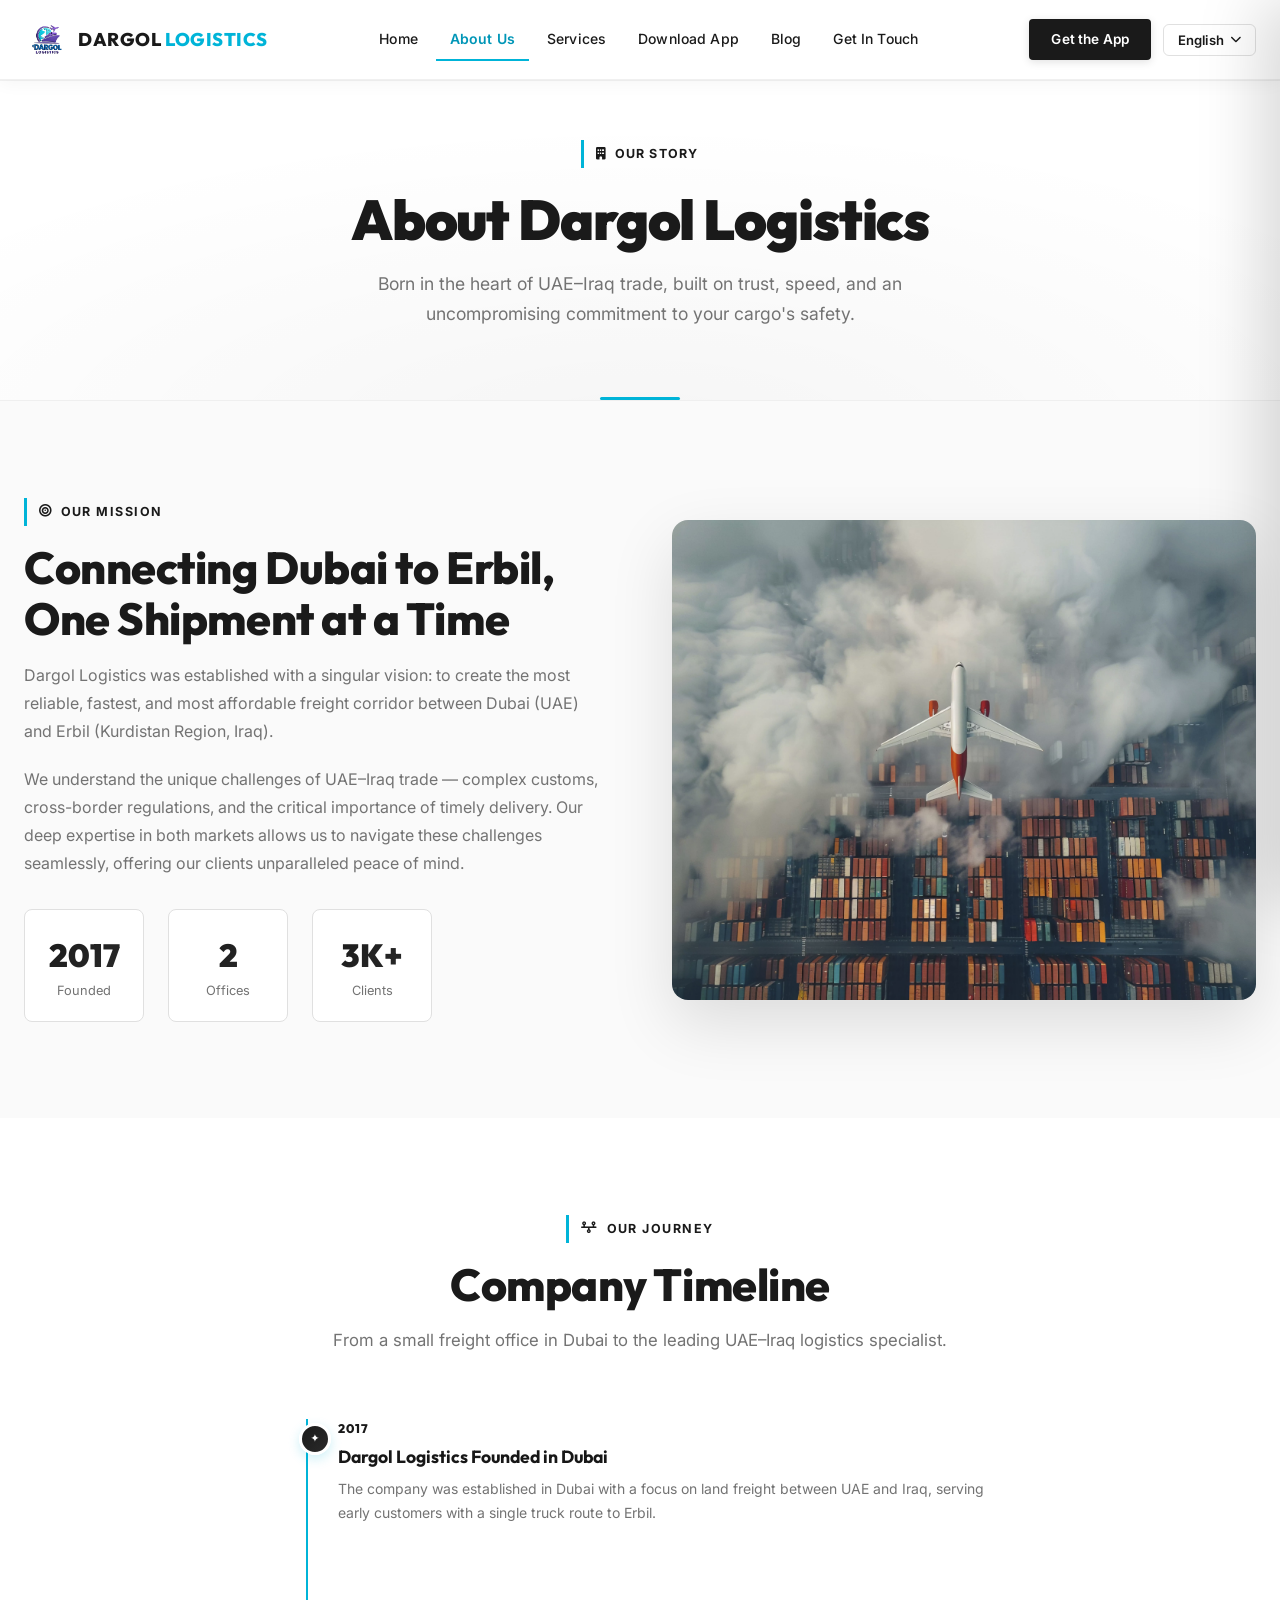
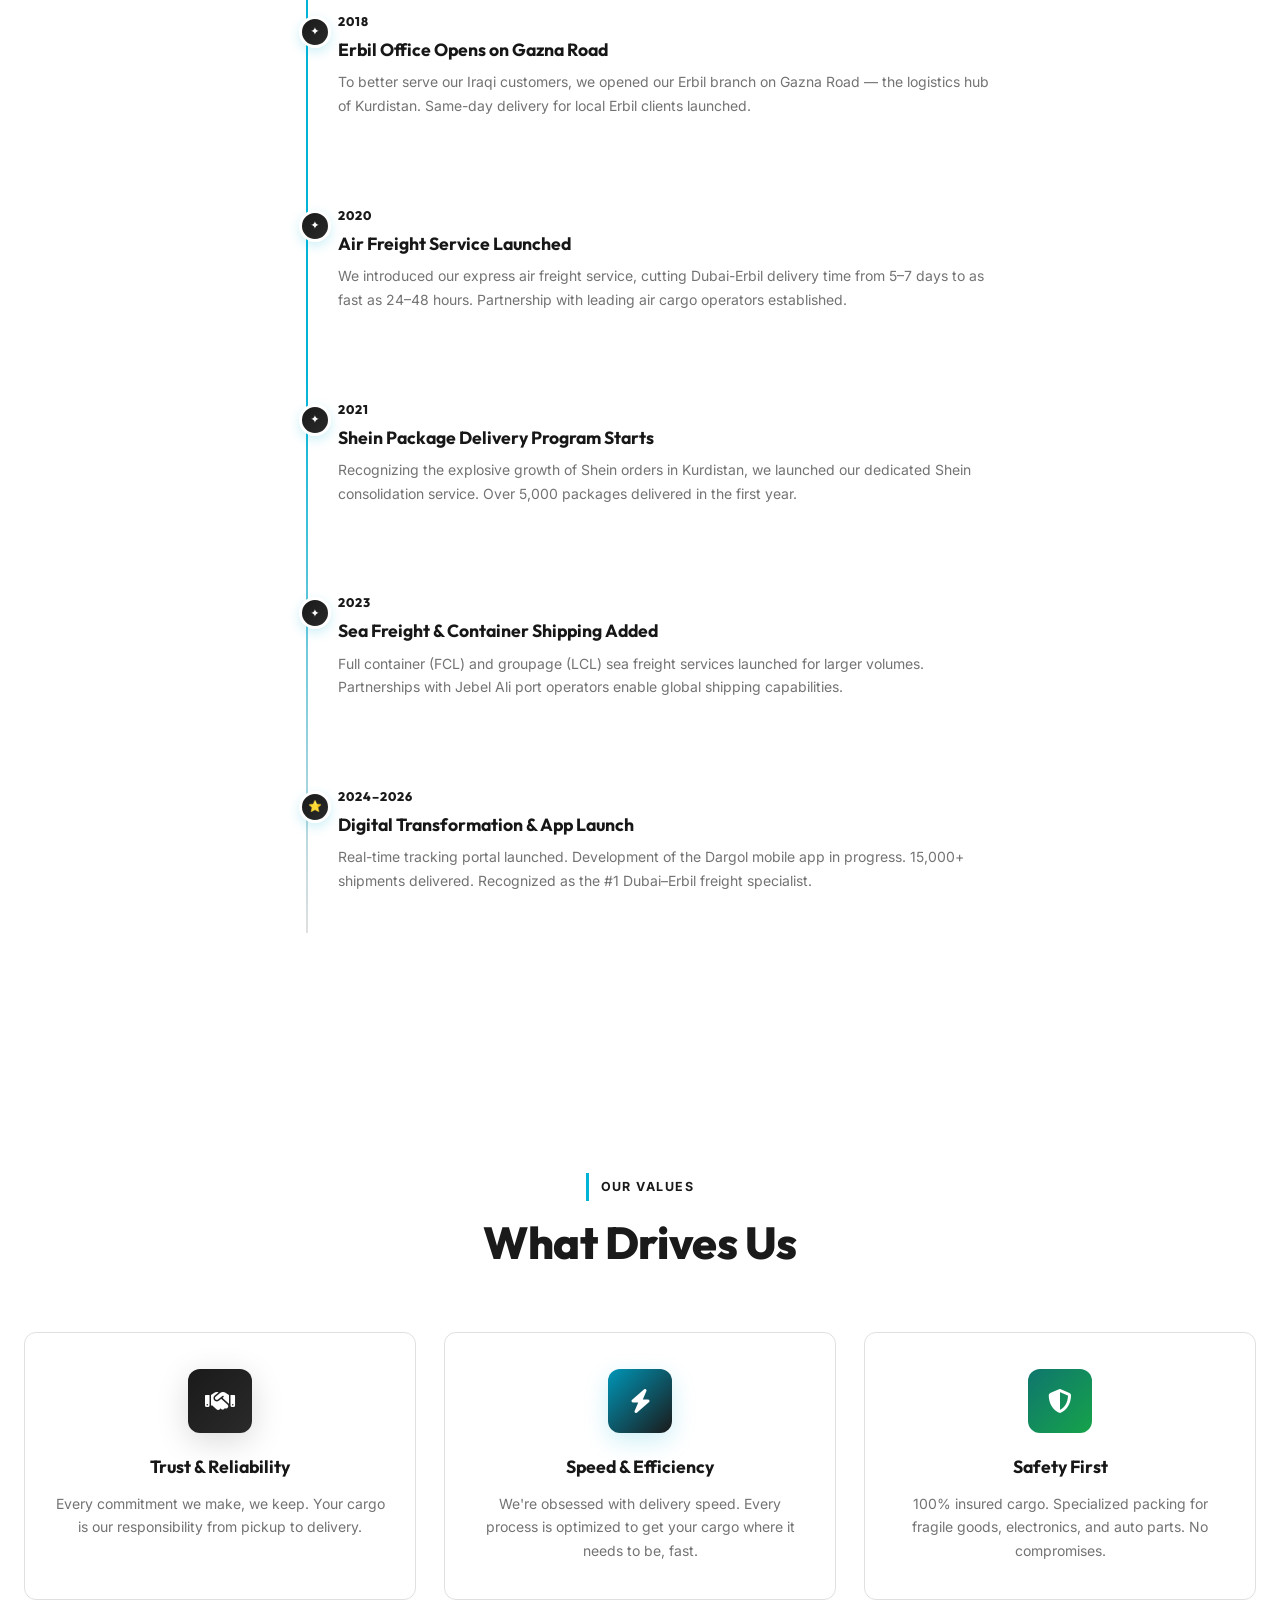
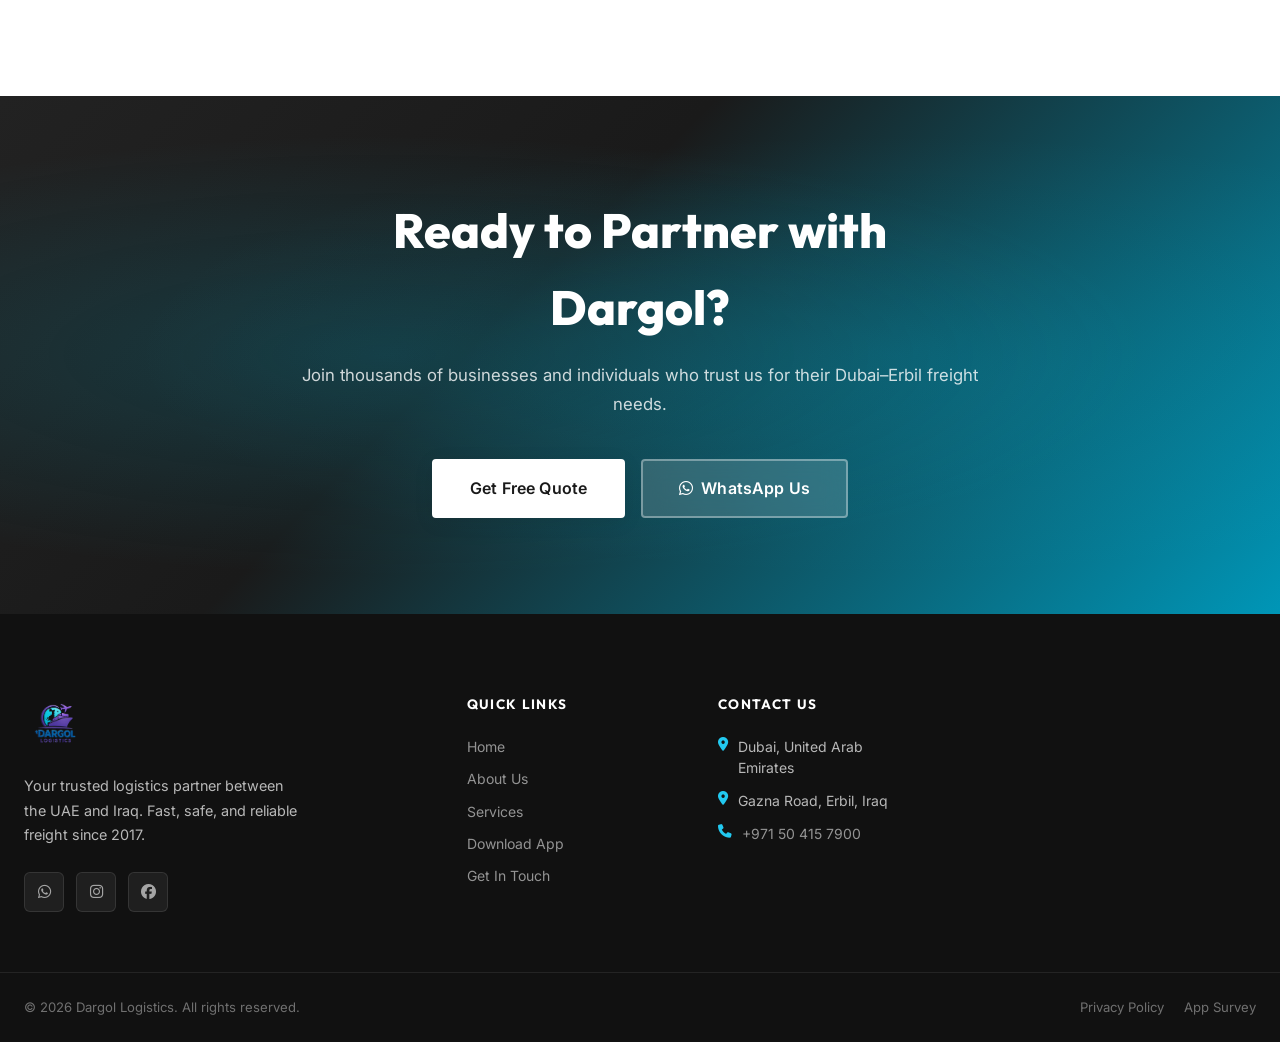
==== commit 9bae1126: "Polish side menu: move language switcher above contacts for easy mobile access" ====
--- a/about.html
+++ b/about.html
@@ -30,11 +30,7 @@
 <a class="side-nav-link" data-i18n="nav_survey" href="survey.html"><i class="fa-solid fa-clipboard-list"></i><span>App Survey</span></a>
 <a class="side-nav-link" data-i18n="nav_privacy" href="privacy.html"><i class="fa-solid fa-shield-halved"></i><span>Privacy Policy</span></a>
 </nav>
-<div class="side-menu__contacts">
-<a class="wa-link" href="https://wa.me/971504157900" target="_blank"><i class="fa-brands fa-whatsapp"></i> +971 50 415 7900</a>
-<a class="wa-link" href="https://wa.me/9647513077900" target="_blank"><i class="fa-brands fa-whatsapp"></i> +964 751 307 7900</a>
-</div>
-    <!-- Language Switcher — bottom of side menu, text-only -->
+    <!-- Language Switcher -->
     <div class="lang-switcher" id="sideLangSwitcher">
       <p class="lang-switcher__label" data-i18n="change_language">Language</p>
       <div class="lang-switcher__buttons">
@@ -43,6 +39,10 @@
         <button class="lang-btn" data-lang="ar" onclick="switchLang('ar')">العربية</button>
       </div>
     </div>
+    <div class="side-menu__contacts">
+<a class="wa-link" href="https://wa.me/971504157900" target="_blank"><i class="fa-brands fa-whatsapp"></i> +971 50 415 7900</a>
+<a class="wa-link" href="https://wa.me/9647513077900" target="_blank"><i class="fa-brands fa-whatsapp"></i> +964 751 307 7900</a>
+</div>
 </aside>
 <header class="navbar" id="mainNavbar">
 <div class="navbar__inner container">
--- a/css/style.css
+++ b/css/style.css
@@ -1,4 +1,4 @@
-﻿/* ═══════════════════════════════════════════════════════════════
+/* ═══════════════════════════════════════════════════════════════
    DARGOL LOGISTICS — MASTER STYLESHEET
    Premium Palette: Charcoal #1A1A1A · Cyan Accent #00B4D8 · White #FFFFFF
    ═══════════════════════════════════════════════════════════════ */
@@ -378,13 +378,14 @@
   right: -400px;
   width: min(400px, 92vw);
   height: 100dvh;
-  background: linear-gradient(160deg, var(--navy-dark) 0%, #1a0b3b 50%, #0c2a4a 100%);
+  background: #ffffff;
   z-index: 999;
   transition: right var(--transition-slow);
   display: flex;
   flex-direction: column;
   overflow-y: auto;
-  box-shadow: -20px 0 60px rgba(0,0,0,0.5);
+  box-shadow: -20px 0 60px rgba(0,0,0,0.15);
+  border-left: 1px solid var(--gray-200);
 }
 
 body[dir="rtl"] .side-menu {
@@ -401,13 +402,13 @@
   align-items: center;
   justify-content: space-between;
   padding: 24px 24px 20px;
-  border-bottom: 1px solid rgba(255,255,255,0.08);
+  border-bottom: 1px solid var(--gray-200);
 }
 
 .side-menu__logo {
   height: 52px;
   width: auto;
-  filter: brightness(1.1);
+  filter: none;
 }
 
 .side-menu__close {
@@ -417,15 +418,16 @@
   align-items: center;
   justify-content: center;
   border-radius: var(--radius-full);
-  background: rgba(255,255,255,0.08);
-  color: var(--white);
+  background: var(--gray-100);
+  color: var(--gray-700);
   font-size: 1.2rem;
   transition: var(--transition);
-  border: 1px solid rgba(255,255,255,0.12);
+  border: 1px solid var(--gray-200);
 }
 .side-menu__close:hover {
-  background: rgba(0,180,216,0.20);
-  border-color: rgba(200,151,42,0.50);
+  background: rgba(0,180,216,0.10);
+  border-color: var(--cyan-500);
+  color: var(--cyan-600);
   transform: rotate(90deg);
 }
 
@@ -487,10 +489,11 @@
 }
 
 .lang-dropdown__item {
-  display: block;
+  display: flex;
+  align-items: center;
+  justify-content: flex-start;
   width: 100%;
   padding: 11px 18px;
-  text-align: left;
   background: transparent;
   border: none;
   font-size: 0.875rem;
@@ -511,16 +514,15 @@
   font-weight: 700;
 }
 /* RTL: flip dropdown to open left-aligned so it doesn't clip off-screen */
-[dir="rtl"] .lang-dropdown__menu { right: auto; left: 0; }
-[dir="rtl"] .lang-dropdown__item { text-align: right; }
+/* Removed right: auto; left: 0; because navbar is visually LTR even in RTL mode */
 
 /* ────────────────────────────────────────────
    SIDE MENU — Language Switcher (bottom, text-only)
    ──────────────────────────────────────────── */
 .lang-switcher {
-  padding: 20px 20px;
-  border-top: 1px solid rgba(255,255,255,0.10);
-  margin-top: auto;
+  padding: 14px 20px;
+  border-top: 1px solid var(--gray-200);
+  border-bottom: 1px solid var(--gray-200);
 }
 
 .lang-switcher__label {
@@ -528,7 +530,7 @@
   font-weight: 700;
   letter-spacing: 0.12em;
   text-transform: uppercase;
-  color: rgba(255,255,255,0.40);
+  color: var(--gray-400);
   margin-bottom: 12px;
   padding-left: 2px;
 }
@@ -547,25 +549,25 @@
   border-radius: var(--radius-md);
   font-size: 0.82rem;
   font-weight: 600;
-  color: rgba(255,255,255,0.55);
-  background: rgba(255,255,255,0.05);
-  border: 1px solid rgba(255,255,255,0.08);
+  color: var(--gray-600);
+  background: var(--gray-100);
+  border: 1px solid var(--gray-200);
   transition: var(--transition);
   cursor: pointer;
   letter-spacing: 0.01em;
 }
 
 .lang-btn:hover {
-  color: var(--white);
-  background: rgba(255,255,255,0.10);
-  border-color: rgba(255,255,255,0.18);
+  color: var(--cyan-600);
+  background: rgba(0,180,216,0.06);
+  border-color: var(--cyan-500);
 }
 
 .lang-btn.active {
-  background: rgba(0,0,0,0.25);
-  color: var(--white);
-  border-color: rgba(0,180,216,0.35);
-  box-shadow: 0 0 0 1px rgba(0,180,216,0.20) inset;
+  background: var(--indigo-700);
+  color: var(--white);
+  border-color: var(--indigo-700);
+  box-shadow: var(--shadow-sm);
 }
 
 /* ──────── SIDE NAV ──────── */
@@ -584,7 +586,7 @@
   border-radius: var(--radius-md);
   font-size: 0.95rem;
   font-weight: 500;
-  color: rgba(255,255,255,0.7);
+  color: var(--gray-700);
   transition: var(--transition);
   position: relative;
   margin-bottom: 2px;
@@ -593,22 +595,23 @@
 .side-nav-link i {
   width: 20px;
   font-size: 1rem;
-  color: var(--cyan-400);
+  color: var(--cyan-500);
   transition: var(--transition);
 }
 
 .side-nav-link:hover,
 .side-nav-link.active {
-  color: var(--white);
-  background: rgba(255,255,255,0.07);
+  color: var(--indigo-700);
+  background: var(--gray-100);
 }
 
 .side-nav-link.active {
-  background: linear-gradient(135deg, rgba(0,0,0,0.08), rgba(0,180,216,0.08));
-  border: 1px solid rgba(0,0,0,0.06);
-}
-
-.side-nav-link.active i { color: var(--purple-400); }
+  background: linear-gradient(135deg, rgba(0,180,216,0.08), rgba(0,180,216,0.04));
+  border: 1px solid rgba(0,180,216,0.15);
+  color: var(--cyan-600);
+}
+
+.side-nav-link.active i { color: var(--cyan-500); }
 
 .side-nav-link::after {
   content: '›';
@@ -616,19 +619,20 @@
   right: 16px;
   font-size: 1.2rem;
   opacity: 0;
+  color: var(--cyan-500);
   transition: var(--transition);
 }
 body[dir="rtl"] .side-nav-link::after { right: auto; left: 16px; content: '‹'; }
 
-.side-nav-link:hover::after { opacity: 0.5; transform: translateX(4px); }
+.side-nav-link:hover::after { opacity: 0.6; transform: translateX(4px); }
 
 /* ──────── SIDE CONTACTS ──────── */
 .side-menu__contacts {
-  padding: 20px 24px;
-  border-top: 1px solid rgba(255,255,255,0.08);
+  padding: 16px 24px;
   display: flex;
   flex-direction: column;
-  gap: 12px;
+  gap: 10px;
+  margin-top: auto;
 }
 
 .wa-link {
@@ -2494,7 +2498,6 @@
 body[dir="rtl"] .toast { right: auto; left: 32px; }
 
 /* RTL: lang dropdown position */
-[dir="rtl"] .lang-dropdown__menu { right: auto; left: 0; }
 [dir="rtl"] .lang-dropdown__item { text-align: right; }
 [dir="rtl"] .lang-dropdown__toggle { flex-direction: row-reverse; }
 
@@ -3701,5 +3704,34 @@
   margin-right: 0;
 }
 
-
-
+/* ── 23. RESPONSIVE FIXES FOR MOBILE TABS (Zoom / Scroll Right-Left) ── */
+@media (max-width: 768px) {
+  html, body {
+    max-width: 100vw;
+    overflow-x: hidden;
+  }
+  
+  /* Prevent inline grid styles from forcing elements wider than screen */
+  div[style*="display:grid"], 
+  div[style*="display: grid"] {
+    grid-template-columns: 1fr !important;
+  }
+  
+  /* Fix track bar squishing on RTL by forcing column */
+  [dir="rtl"] .track-bar__inner {
+    flex-direction: column !important;
+  }
+  
+  /* Fix home stats overflowing column width */
+  .stat-card__num {
+    font-size: 2.2rem !important;
+  }
+  
+  /* Fix about us stats wrapping awkwardly */
+  div[style*="min-width:120px"], 
+  div[style*="min-width: 120px"] {
+    flex: 1 !important;
+    min-width: 90px !important;
+    padding: 16px !important;
+  }
+}
